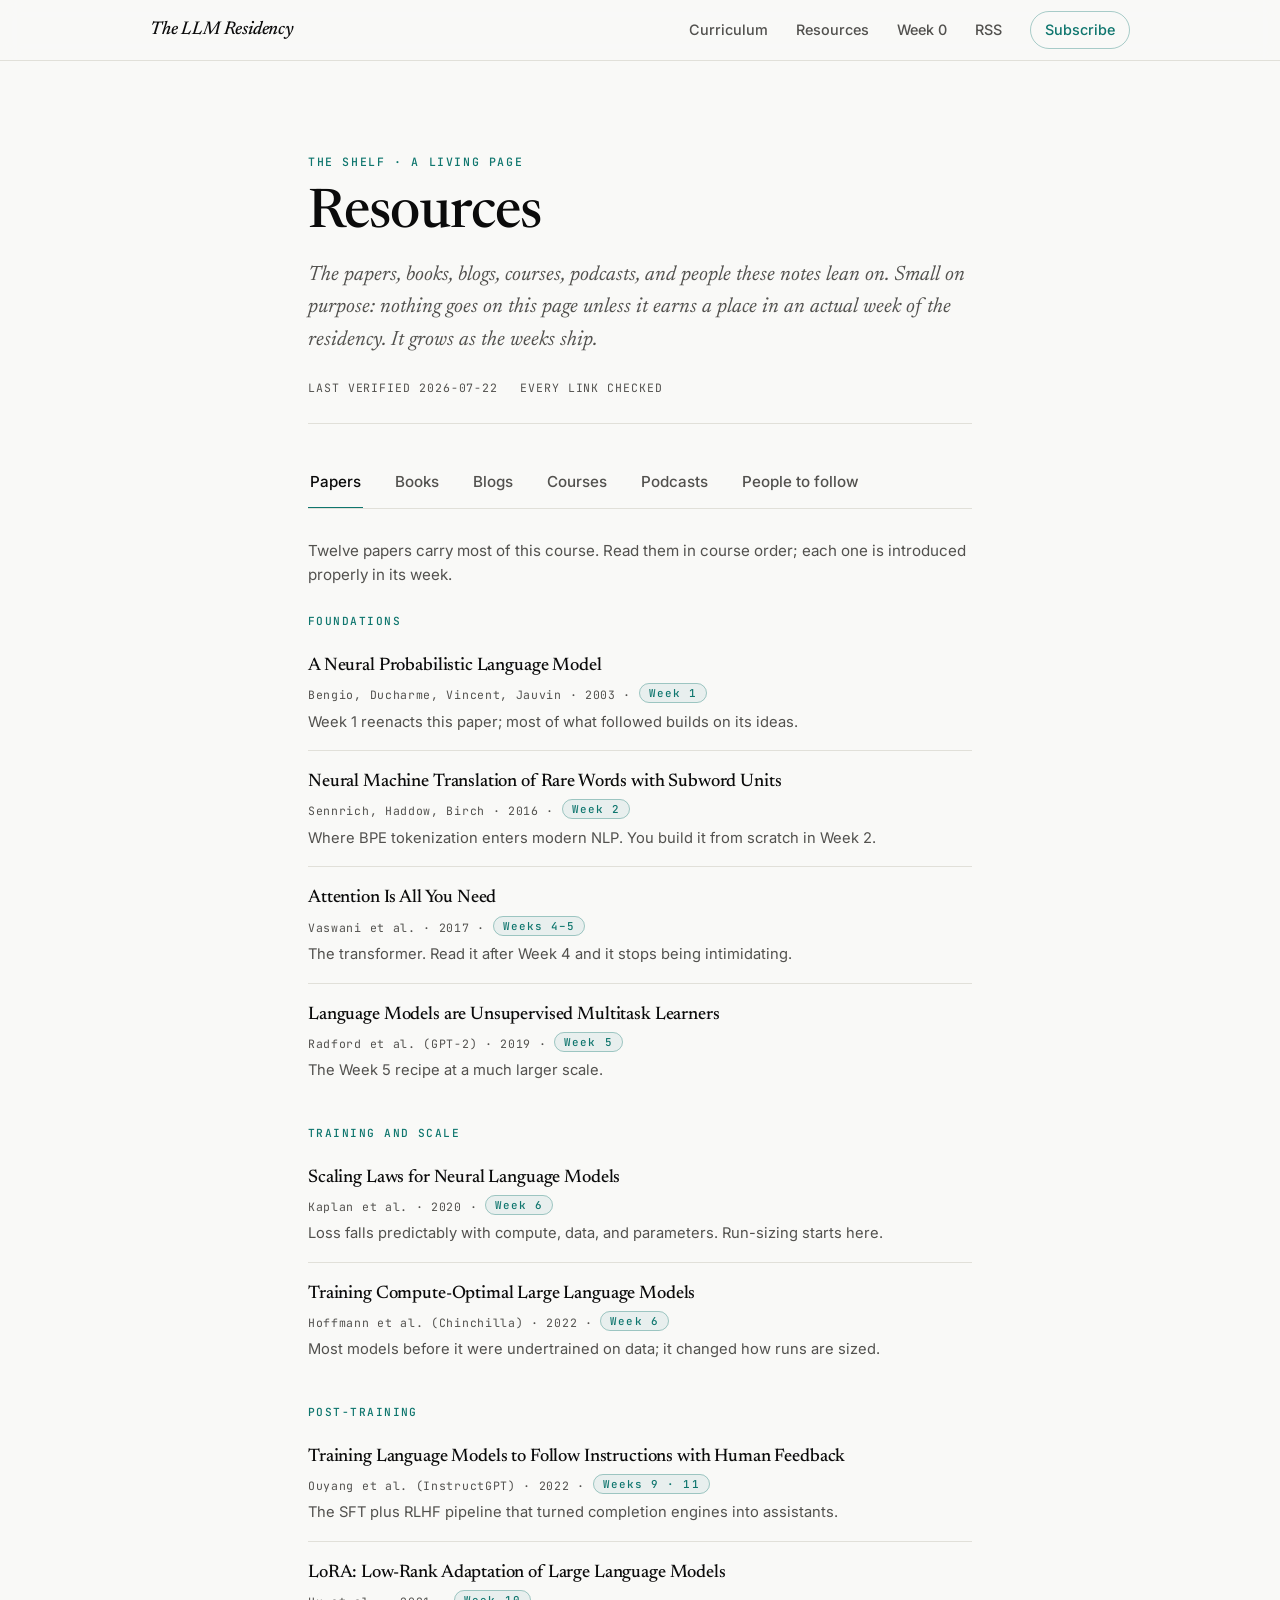
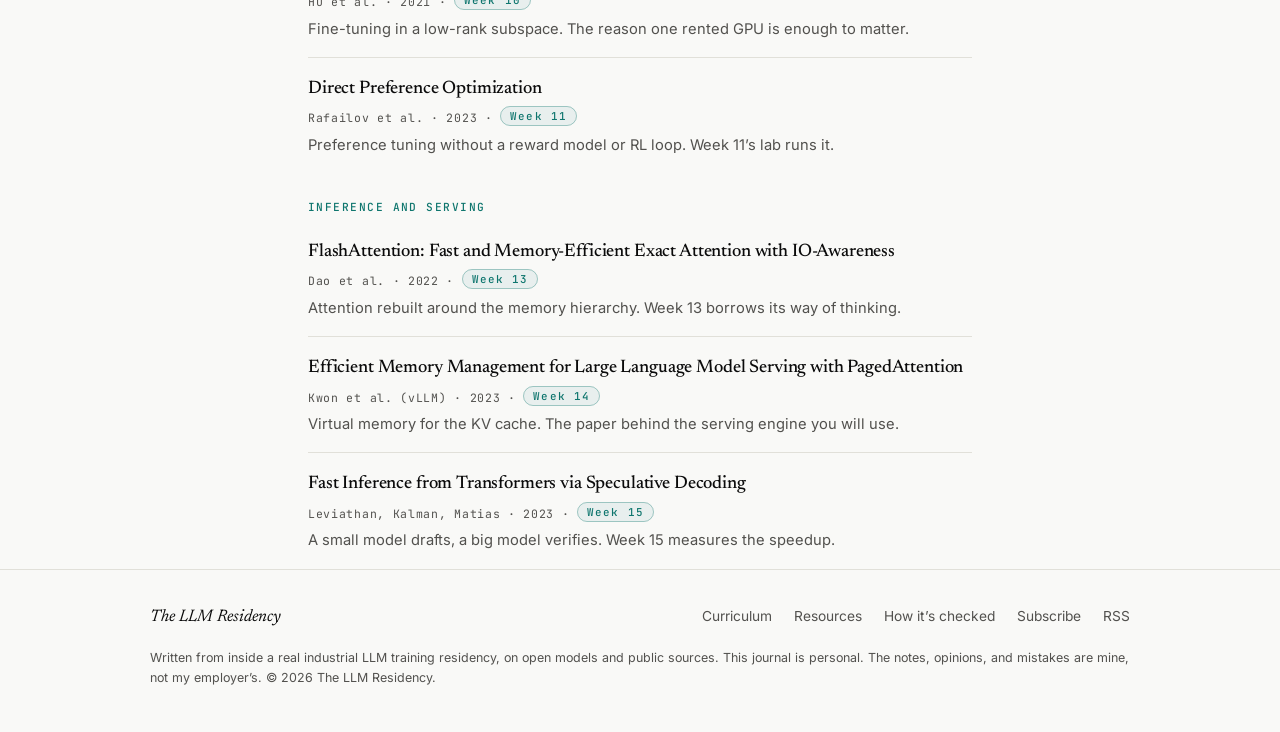
==== resources.html @ ac4927f3 "Pause and predict interludes: two inline checks with per-answer feedback" ====
<!DOCTYPE html>
<html lang="en">
<head>
<meta charset="utf-8">
<meta name="viewport" content="width=device-width, initial-scale=1">
<title>Resources · The LLM Residency</title>
<meta name="description" content="The shelf behind the notes: papers, books, blogs, courses, podcasts, and people these residency notes lean on. Small on purpose, updated as the weeks ship.">
<meta property="og:title" content="Resources · The LLM Residency">
<meta property="og:description" content="Papers, books, articles, and people worth following on LLMs. A living list, small on purpose.">
<meta property="og:type" content="website">
<meta name="theme-color" media="(prefers-color-scheme: light)" content="#f9f9f7">
<meta name="theme-color" media="(prefers-color-scheme: dark)" content="#0d0d0d">
<link rel="icon" href="data:image/svg+xml,%3Csvg xmlns='http://www.w3.org/2000/svg' viewBox='0 0 32 32'%3E%3Crect width='32' height='32' rx='7' fill='%230f766e'/%3E%3Ccircle cx='16' cy='16' r='5.5' fill='%23f9f9f7'/%3E%3C/svg%3E">
<link rel="alternate" type="application/atom+xml" title="The LLM Residency" href="feed.xml">
<link rel="preconnect" href="https://fonts.googleapis.com">
<link rel="preconnect" href="https://fonts.gstatic.com" crossorigin>
<link href="https://fonts.googleapis.com/css2?family=Newsreader:ital,opsz,wght@0,6..72,400..700;1,6..72,400..700&family=Inter:wght@400;500;600&family=JetBrains+Mono:wght@400;500&display=swap" rel="stylesheet">
<link rel="stylesheet" href="styles.css?v=4">
</head>
<body>
<a class="skip-link" href="#main">Skip to content</a>

<header class="site-header">
  <div class="container">
    <a class="wordmark" href="index.html">The LLM Residency</a>
    <nav class="site-nav" aria-label="Site">
      <a href="index.html#curriculum">Curriculum</a>
      <a href="resources.html" class="nav-hide-m" aria-current="page">Resources</a>
      <a href="week00a.html" class="nav-hide-m">Week 0</a>
      <a href="feed.xml" class="nav-hide-m">RSS</a>
      <a href="index.html#subscribe" class="nav-cta">Subscribe</a>
    </nav>
  </div>
</header>

<main id="main">
  <div class="container">

    <header class="article-header">
      <p class="kicker">The shelf · a living page</p>
      <h1>Resources</h1>
      <p class="dek">The papers, books, blogs, courses, podcasts, and people these notes lean on. Small on purpose: nothing
      goes on this page unless it earns a place in an actual week of the residency. It grows as the weeks ship.</p>
      <div class="article-meta">
        <span>Last verified 2026-07-22</span>
        <span>Every link checked</span>
      </div>
    </header>

    <div class="res">

      <div class="res-tabs" role="tablist" aria-label="Resource type">
        <a role="tab" id="tab-papers" href="#papers" aria-controls="papers" aria-selected="true">Papers</a>
        <a role="tab" id="tab-books" href="#books" aria-controls="books" aria-selected="false" tabindex="-1">Books</a>
        <a role="tab" id="tab-blogs" href="#blogs" aria-controls="blogs" aria-selected="false" tabindex="-1">Blogs</a>
        <a role="tab" id="tab-courses" href="#courses" aria-controls="courses" aria-selected="false" tabindex="-1">Courses</a>
        <a role="tab" id="tab-podcasts" href="#podcasts" aria-controls="podcasts" aria-selected="false" tabindex="-1">Podcasts</a>
        <a role="tab" id="tab-people" href="#people" aria-controls="people" aria-selected="false" tabindex="-1">People to follow</a>
      </div>

      <!-- ================= PAPERS ================= -->
      <section class="res-panel" id="papers" role="tabpanel" aria-labelledby="tab-papers">
        <p class="res-note">Twelve papers carry most of this course. Read them in course order; each one is
        introduced properly in its week.</p>

        <h3 class="res-group">Foundations</h3>
        <ul class="res-list">
          <li>
            <a href="https://www.jmlr.org/papers/volume3/bengio03a/bengio03a.pdf">A Neural Probabilistic Language Model</a>
            <span class="meta">Bengio, Ducharme, Vincent, Jauvin · 2003 · <span class="wkchip">Week 1</span></span>
            <p>Week 1 reenacts this paper; most of what followed builds on its ideas.</p>
          </li>
          <li>
            <a href="https://arxiv.org/abs/1508.07909">Neural Machine Translation of Rare Words with Subword Units</a>
            <span class="meta">Sennrich, Haddow, Birch · 2016 · <span class="wkchip">Week 2</span></span>
            <p>Where BPE tokenization enters modern NLP. You build it from scratch in Week 2.</p>
          </li>
          <li>
            <a href="https://arxiv.org/abs/1706.03762">Attention Is All You Need</a>
            <span class="meta">Vaswani et al. · 2017 · <span class="wkchip">Weeks 4–5</span></span>
            <p>The transformer. Read it after Week 4 and it stops being intimidating.</p>
          </li>
          <li>
            <a href="https://cdn.openai.com/better-language-models/language_models_are_unsupervised_multitask_learners.pdf">Language Models are Unsupervised Multitask Learners</a>
            <span class="meta">Radford et al. (GPT-2) · 2019 · <span class="wkchip">Week 5</span></span>
            <p>The Week 5 recipe at a much larger scale.</p>
          </li>
        </ul>

        <h3 class="res-group">Training and scale</h3>
        <ul class="res-list">
          <li>
            <a href="https://arxiv.org/abs/2001.08361">Scaling Laws for Neural Language Models</a>
            <span class="meta">Kaplan et al. · 2020 · <span class="wkchip">Week 6</span></span>
            <p>Loss falls predictably with compute, data, and parameters. Run-sizing starts here.</p>
          </li>
          <li>
            <a href="https://arxiv.org/abs/2203.15556">Training Compute-Optimal Large Language Models</a>
            <span class="meta">Hoffmann et al. (Chinchilla) · 2022 · <span class="wkchip">Week 6</span></span>
            <p>Most models before it were undertrained on data; it changed how runs are sized.</p>
          </li>
        </ul>

        <h3 class="res-group">Post-training</h3>
        <ul class="res-list">
          <li>
            <a href="https://arxiv.org/abs/2203.02155">Training Language Models to Follow Instructions with Human Feedback</a>
            <span class="meta">Ouyang et al. (InstructGPT) · 2022 · <span class="wkchip">Weeks 9 · 11</span></span>
            <p>The SFT plus RLHF pipeline that turned completion engines into assistants.</p>
          </li>
          <li>
            <a href="https://arxiv.org/abs/2106.09685">LoRA: Low-Rank Adaptation of Large Language Models</a>
            <span class="meta">Hu et al. · 2021 · <span class="wkchip">Week 10</span></span>
            <p>Fine-tuning in a low-rank subspace. The reason one rented GPU is enough to matter.</p>
          </li>
          <li>
            <a href="https://arxiv.org/abs/2305.18290">Direct Preference Optimization</a>
            <span class="meta">Rafailov et al. · 2023 · <span class="wkchip">Week 11</span></span>
            <p>Preference tuning without a reward model or RL loop. Week 11’s lab runs it.</p>
          </li>
        </ul>

        <h3 class="res-group">Inference and serving</h3>
        <ul class="res-list">
          <li>
            <a href="https://arxiv.org/abs/2205.14135">FlashAttention: Fast and Memory-Efficient Exact Attention with IO-Awareness</a>
            <span class="meta">Dao et al. · 2022 · <span class="wkchip">Week 13</span></span>
            <p>Attention rebuilt around the memory hierarchy. Week 13 borrows its way of thinking.</p>
          </li>
          <li>
            <a href="https://arxiv.org/abs/2309.06180">Efficient Memory Management for Large Language Model Serving with PagedAttention</a>
            <span class="meta">Kwon et al. (vLLM) · 2023 · <span class="wkchip">Week 14</span></span>
            <p>Virtual memory for the KV cache. The paper behind the serving engine you will use.</p>
          </li>
          <li>
            <a href="https://arxiv.org/abs/2211.17192">Fast Inference from Transformers via Speculative Decoding</a>
            <span class="meta">Leviathan, Kalman, Matias · 2023 · <span class="wkchip">Week 15</span></span>
            <p>A small model drafts, a big model verifies. Week 15 measures the speedup.</p>
          </li>
        </ul>
      </section>

      <!-- ================= BOOKS ================= -->
      <section class="res-panel" id="books" role="tabpanel" aria-labelledby="tab-books">
        <ul class="res-list">
          <li>
            <a href="https://www.manning.com/books/build-a-large-language-model-from-scratch">Build a Large Language Model (From Scratch)</a>
            <span class="meta">Sebastian Raschka · Manning · 2024</span>
            <p>The closest cousin to Phase 1 of these notes: a GPT built end to end in plain PyTorch.</p>
          </li>
          <li>
            <a href="https://udlbook.github.io/udlbook/">Understanding Deep Learning</a>
            <span class="meta">Simon J. D. Prince · MIT Press · free online</span>
            <p>Rigorous and modern; the reference I check when I want the math done properly.</p>
          </li>
          <li>
            <a href="https://d2l.ai/">Dive into Deep Learning</a>
            <span class="meta">Zhang, Lipton, Li, Smola · free online</span>
            <p>Code-first and runnable everywhere. Good bridge material for Weeks 0 through 6.</p>
          </li>
          <li>
            <a href="https://www.deeplearningbook.org/">Deep Learning</a>
            <span class="meta">Goodfellow, Bengio, Courville · MIT Press · free online</span>
            <p>Older but thorough; consult it like an encyclopedia rather than a syllabus.</p>
          </li>
          <li>
            <a href="https://github.com/HandsOnLLM/Hands-On-Large-Language-Models">Hands-On Large Language Models</a>
            <span class="meta">Jay Alammar, Maarten Grootendorst · O’Reilly · 2024</span>
            <p>Visual and applied. Strongest on using and adapting models rather than pretraining them.</p>
          </li>
          <li>
            <a href="https://github.com/stas00/ml-engineering">Machine Learning Engineering Open Book</a>
            <span class="meta">Stas Bekman · free, continuously updated</span>
            <p>Battle notes from very large training and inference fleets. The spine weeks lean on this.</p>
          </li>
          <li>
            <a href="https://books.google.com/books/about/Hands_On_LLM_Serving_and_Optimization.html?id=cSTB0QEACAAJ">Hands-On LLM Serving and Optimization: Hosting LLMs at Scale</a>
            <span class="meta">Chi Wang, Peiheng Hu · O’Reilly · 2026</span>
            <p>Deploying and optimizing LLMs at scale: latency, throughput, and cost. The book closest to the Weeks 13–18 core.</p>
          </li>
          <li>
            <a href="https://github.com/cfregly/ai-performance-engineering">AI Systems Performance Engineering</a>
            <span class="meta">Chris Fregly · O’Reilly · 2025</span>
            <p>Full-stack performance tuning for training and inference: GPUs, CUDA, and PyTorch. Link goes to the book’s code and labs.</p>
          </li>
        </ul>
      </section>

      <!-- ================= ARTICLES ================= -->
      <section class="res-panel" id="blogs" role="tabpanel" aria-labelledby="tab-blogs">
        <ul class="res-list">
          <li>
            <a href="https://jalammar.github.io/illustrated-transformer/">The Illustrated Transformer</a>
            <span class="meta">Jay Alammar</span>
            <p>The visual walkthrough most people learn attention from; Week 4 pairs with it.</p>
          </li>
          <li>
            <a href="https://nlp.seas.harvard.edu/annotated-transformer/">The Annotated Transformer</a>
            <span class="meta">Harvard NLP</span>
            <p>The original paper, annotated line by line with working code.</p>
          </li>
          <li>
            <a href="https://bbycroft.net/llm">LLM Visualization</a>
            <span class="meta">Brendan Bycroft</span>
            <p>A 3D, step-by-step tour through an actual GPT forward pass. Set aside an hour.</p>
          </li>
          <li>
            <a href="https://poloclub.github.io/transformer-explainer/">Transformer Explainer</a>
            <span class="meta">Polo Club, Georgia Tech</span>
            <p>An interactive GPT-2 running live in your browser, every tensor inspectable.</p>
          </li>
          <li>
            <a href="https://kipp.ly/transformer-inference-arithmetic/">Transformer Inference Arithmetic</a>
            <span class="meta">kipply</span>
            <p>Back-of-envelope math for latency, memory, and cost. Week 13 in blog form.</p>
          </li>
          <li>
            <a href="https://lilianweng.github.io/">Lil’Log</a>
            <span class="meta">Lilian Weng</span>
            <p>Survey-grade deep dives. When a topic here needs more, her post on it is usually the next stop.</p>
          </li>
          <li>
            <a href="https://simonwillison.net/">Simon Willison’s Weblog</a>
            <span class="meta">Simon Willison</span>
            <p>What is happening in LLMs, tested by hand, several times a week.</p>
          </li>
        </ul>
      </section>

      <!-- ================= COURSES ================= -->
      <section class="res-panel" id="courses" role="tabpanel" aria-labelledby="tab-courses">
        <ul class="res-list">
          <li>
            <a href="https://cs336.stanford.edu/">CS336: Language Modeling from Scratch</a>
            <span class="meta">Stanford · lectures and assignments public</span>
            <p>The closest academic sibling to these notes; a full LLM built across a semester.</p>
          </li>
          <li>
            <a href="https://karpathy.ai/zero-to-hero.html">Neural Networks: Zero to Hero</a>
            <span class="meta">Andrej Karpathy · free video series</span>
            <p>Everything built by hand on video; Weeks 0 through 5 walk beside it.</p>
          </li>
          <li>
            <a href="https://course.fast.ai/">Practical Deep Learning for Coders</a>
            <span class="meta">fast.ai · Jeremy Howard</span>
            <p>Code-first deep learning; a gentler parallel track through Phase 1.</p>
          </li>
          <li>
            <a href="https://huggingface.co/learn/llm-course/chapter1/1">Hugging Face LLM Course</a>
            <span class="meta">Hugging Face · free</span>
            <p>Tokenizers, fine-tuning, and the library stack several labs also use.</p>
          </li>
          <li>
            <a href="https://github.com/gpu-mode/lectures">GPU MODE Lectures</a>
            <span class="meta">community lecture series</span>
            <p>GPU programming and kernels; background for the inference weeks.</p>
          </li>
        </ul>
      </section>

      <!-- ================= PODCASTS ================= -->
      <section class="res-panel" id="podcasts" role="tabpanel" aria-labelledby="tab-podcasts">
        <p class="res-note">Podcasts are RSS feeds with audio, so any podcast app finds these by name. All six were
        publishing new episodes when this page was last verified.</p>
        <ul class="res-list">
          <li>
            <a href="https://www.latent.space/">Latent Space</a>
            <span class="meta">swyx, Alessio Fanelli</span>
            <p>Interviews with the people building applied AI: inference, agents, evals. Closest to this site’s lane.</p>
          </li>
          <li>
            <a href="https://www.dwarkesh.com/">Dwarkesh Podcast</a>
            <span class="meta">Dwarkesh Patel</span>
            <p>Long interviews where researchers think out loud; pairs well with the training and scaling weeks.</p>
          </li>
          <li>
            <a href="https://www.youtube.com/@MachineLearningStreetTalk">Machine Learning Street Talk</a>
            <span class="meta">Tim Scarfe</span>
            <p>Deep technical conversations, often with the paper’s own authors.</p>
          </li>
          <li>
            <a href="https://twimlai.com/">The TWIML AI Podcast</a>
            <span class="meta">Sam Charrington</span>
            <p>A long-running interview archive; search it by topic when a week sparks something.</p>
          </li>
          <li>
            <a href="https://practicalai.show/">Practical AI</a>
            <span class="meta">Daniel Whitenack, Chris Benson</span>
            <p>The most approachable of the set; a good companion for Weeks 0 through 8.</p>
          </li>
          <li>
            <a href="https://wandb.ai/site/resources/podcast/">Gradient Dissent</a>
            <span class="meta">Lukas Biewald, Weights &amp; Biases</span>
            <p>Practitioners on what shipped and what did not; the labs use the same experiment tooling.</p>
          </li>
        </ul>
      </section>

      <!-- ================= PEOPLE ================= -->
      <section class="res-panel" id="people" role="tabpanel" aria-labelledby="tab-people">
        <p class="res-note">Genuine builders and researchers who share real signal. Follow for the work,
        verify like always; a follow is not an endorsement of every take.</p>
        <ul class="res-list res-people">
          <li><a href="https://x.com/karpathy">@karpathy</a><span class="meta">Andrej Karpathy</span><p>Teaches the whole field by building it in public.</p></li>
          <li><a href="https://x.com/rasbt">@rasbt</a><span class="meta">Sebastian Raschka</span><p>Patient, precise digests of LLM research and practice.</p></li>
          <li><a href="https://x.com/lilianweng">@lilianweng</a><span class="meta">Lilian Weng</span><p>Frontier topics with survey-grade rigor.</p></li>
          <li><a href="https://x.com/chipro">@chipro</a><span class="meta">Chip Huyen</span><p>ML systems and AI engineering with a production lens.</p></li>
          <li><a href="https://x.com/simonw">@simonw</a><span class="meta">Simon Willison</span><p>Skeptical, hands-on, ships and tests everything he discusses.</p></li>
          <li><a href="https://x.com/tri_dao">@tri_dao</a><span class="meta">Tri Dao</span><p>FlashAttention author; the kernels and inference frontier, firsthand.</p></li>
          <li><a href="https://x.com/_jasonwei">@_jasonwei</a><span class="meta">Jason Wei</span><p>Scaling and reasoning research, explained plainly.</p></li>
          <li><a href="https://x.com/DrJimFan">@DrJimFan</a><span class="meta">Jim Fan</span><p>Agents and frontier research commentary from inside the field.</p></li>
          <li><a href="https://x.com/jeremyphoward">@jeremyphoward</a><span class="meta">Jeremy Howard</span><p>Pedagogy-first deep learning; fast.ai’s founder.</p></li>
          <li><a href="https://x.com/JayAlammar">@JayAlammar</a><span class="meta">Jay Alammar</span><p>Visual explanations of hard ideas.</p></li>
          <li><a href="https://x.com/StasBekman">@StasBekman</a><span class="meta">Stas Bekman</span><p>Large-scale training and performance engineering, in the open.</p></li>
          <li><a href="https://x.com/swyx">@swyx</a><span class="meta">swyx</span><p>Curates the applied AI engineering conversation.</p></li>
        </ul>
        <p class="res-note">Project accounts worth the follow: <a href="https://x.com/vllm_project">@vllm_project</a>,
        <a href="https://x.com/lmsysorg">@lmsysorg</a>, and <a href="https://x.com/huggingface">@huggingface</a>.</p>
      </section>

    </div>

  </div>
</main>

<footer class="site-footer">
  <div class="container">
    <span class="fm">The LLM Residency</span>
    <nav aria-label="Footer">
      <a href="index.html#curriculum">Curriculum</a>
      <a href="resources.html">Resources</a>
      <a href="index.html#method">How it’s checked</a>
      <a href="index.html#subscribe">Subscribe</a>
      <a href="feed.xml">RSS</a>
    </nav>
    <p class="fine">Written from inside a real industrial LLM training residency, on open models and public sources.
    This journal is personal. The notes, opinions, and mistakes are mine, not my employer’s.
    © 2026 The LLM Residency.</p>
  </div>
</footer>
<script>
  (function () {
    var tabs = Array.prototype.slice.call(document.querySelectorAll(".res-tabs [role=tab]"));
    var panels = Array.prototype.slice.call(document.querySelectorAll(".res-panel"));
    if (!tabs.length || !panels.length) return;

    function activate(id, setHash) {
      tabs.forEach(function (t) {
        var on = t.getAttribute("aria-controls") === id;
        t.setAttribute("aria-selected", on ? "true" : "false");
        t.tabIndex = on ? 0 : -1;
      });
      panels.forEach(function (p) { p.hidden = p.id !== id; });
      if (setHash && history.replaceState) history.replaceState(null, "", "#" + id);
    }

    tabs.forEach(function (t, i) {
      t.addEventListener("click", function (e) {
        e.preventDefault();
        activate(t.getAttribute("aria-controls"), true);
      });
      t.addEventListener("keydown", function (e) {
        var d = e.key === "ArrowRight" ? 1 : e.key === "ArrowLeft" ? -1 : 0;
        if (!d) return;
        e.preventDefault();
        var n = tabs[(i + d + tabs.length) % tabs.length];
        n.focus();
        activate(n.getAttribute("aria-controls"), true);
      });
    });

    var start = location.hash.slice(1);
    var known = panels.some(function (p) { return p.id === start; });
    activate(known ? start : "papers", false);
    if (known) requestAnimationFrame(function () {
      document.querySelector(".res-tabs").scrollIntoView({ block: "start" });
    });
  })();
</script>
</body>
</html>
---- styles.css ----
/* ============================================================
   The LLM Residency: design system
   Editorial, calm, precise. Serif for reading, sans for UI,
   mono for machinery. One accent. No decoration without a job.
   ============================================================ */

/* ---------- tokens ---------- */
:root {
  color-scheme: light dark;

  /* light */
  --paper:      #f9f9f7;   /* page plane */
  --surface:    #fcfcfb;   /* cards, code, callouts */
  --ink:        #0b0b0b;   /* primary text: 18.9:1 on paper */
  --ink-2:      #52514e;   /* secondary text: 7.5:1 on paper */
  --ink-3:      #898781;   /* decorative/large only: 3.4:1 */
  --line:       #e1e0d9;   /* hairline */
  --line-2:     #c3c2b7;   /* baseline / stronger rule */
  --accent:     #0f766e;   /* teal: 5.2:1 on paper */
  --accent-wash: rgba(15, 118, 110, 0.07);
  --accent-line: rgba(15, 118, 110, 0.35);
  --on-accent:  #ffffff;   /* 5.5:1 on accent */
  --ring:       rgba(11, 11, 11, 0.10);

  --serif: "Newsreader", "Iowan Old Style", Georgia, "Times New Roman", serif;
  --sans:  "Inter", -apple-system, system-ui, "Segoe UI", sans-serif;
  --mono:  "JetBrains Mono", ui-monospace, "SF Mono", Menlo, Consolas, monospace;

  --w: 1060px;             /* page container */
  --w-prose: 41.5rem;      /* ~68ch at article size */
}

@media (prefers-color-scheme: dark) {
  :root {
    --paper:      #0d0d0d;
    --surface:    #1a1a19;
    --ink:        #f2f1ee;   /* 17.5:1 on paper */
    --ink-2:      #c3c2b7;   /* 10.5:1 on paper */
    --ink-3:      #898781;   /* decorative/large only */
    --line:       #2c2c2a;
    --line-2:     #383835;
    --accent:     #2fb5a8;   /* 7.7:1 on paper */
    --accent-wash: rgba(47, 181, 168, 0.09);
    --accent-line: rgba(47, 181, 168, 0.40);
    --on-accent:  #0d0d0d;   /* 8.6:1 on accent */
    --ring:       rgba(255, 255, 255, 0.12);
  }
}

/* ---------- base ---------- */
*, *::before, *::after { box-sizing: border-box; }

html {
  -webkit-text-size-adjust: 100%;
  text-size-adjust: 100%;
}
@media (prefers-reduced-motion: no-preference) {
  html { scroll-behavior: smooth; }
}

body {
  margin: 0;
  background: var(--paper);
  color: var(--ink);
  font-family: var(--sans);
  font-size: 1.0625rem;               /* 17px */
  line-height: 1.6;
  font-feature-settings: "ss01" 0;
  -webkit-font-smoothing: antialiased;
  text-rendering: optimizeLegibility;
}

::selection { background: var(--accent); color: var(--on-accent); }

a { color: var(--accent); text-decoration: none; }
a:hover { text-decoration: underline; text-underline-offset: 3px; }

:focus-visible {
  outline: 2px solid var(--accent);
  outline-offset: 2px;
  border-radius: 2px;
}

.skip-link {
  position: absolute;
  left: -9999px;
  top: 0;
  background: var(--accent);
  color: var(--on-accent);
  padding: 10px 16px;
  border-radius: 0 0 8px 0;
  z-index: 100;
  font-weight: 500;
}
.skip-link:focus { left: 0; }

.container {
  max-width: var(--w);
  margin-inline: auto;
  padding-inline: clamp(20px, 4vw, 40px);
}

/* ---------- shared type ---------- */
.kicker {
  font-family: var(--mono);
  font-size: 0.72rem;
  font-weight: 500;
  letter-spacing: 0.14em;
  text-transform: uppercase;
  color: var(--accent);
  margin: 0 0 14px;
}

.section-title {
  font-family: var(--serif);
  font-weight: 500;
  font-size: clamp(1.7rem, 3.2vw, 2.25rem);
  line-height: 1.15;
  letter-spacing: -0.012em;
  margin: 0 0 10px;
}

.section-dek {
  color: var(--ink-2);
  font-size: 1.0625rem;
  max-width: 46rem;
  margin: 0 0 44px;
}

/* ---------- header ---------- */
.site-header {
  position: sticky;
  top: 0;
  z-index: 50;
  background: color-mix(in srgb, var(--paper) 88%, transparent);
  backdrop-filter: blur(10px);
  -webkit-backdrop-filter: blur(10px);
  border-bottom: 1px solid var(--line);
}
.site-header .container {
  display: flex;
  align-items: center;
  justify-content: space-between;
  gap: 16px;
  height: 60px;
}
.wordmark {
  font-family: var(--serif);
  font-style: italic;
  font-weight: 500;
  font-size: 1.16rem;
  color: var(--ink);
  letter-spacing: -0.01em;
  white-space: nowrap;
}
.wordmark:hover { text-decoration: none; color: var(--accent); }

.site-nav { display: flex; gap: clamp(14px, 2.6vw, 28px); align-items: center; }
.site-nav a {
  color: var(--ink-2);
  font-size: 0.9rem;
  font-weight: 500;
}
.site-nav a:hover { color: var(--accent); text-decoration: none; }
.site-nav .nav-cta {
  color: var(--accent);
  border: 1px solid var(--accent-line);
  padding: 6px 14px;
  border-radius: 999px;
}
.site-nav .nav-cta:hover { background: var(--accent-wash); }

/* ---------- hero ---------- */
.hero { padding: clamp(64px, 10vw, 118px) 0 clamp(40px, 6vw, 64px); }
.hero h1 {
  font-family: var(--serif);
  font-weight: 500;
  font-size: clamp(2.3rem, 5.2vw, 3.5rem);
  line-height: 1.08;
  letter-spacing: -0.016em;
  margin: 0 0 14px;
  max-width: 34ch;
  text-wrap: balance;
}
.hero h1 em {
  display: block;
  font-style: italic;
  color: var(--accent);
  font-size: 0.8em;
  margin-top: 8px;
}
.hero .dek {
  font-size: clamp(1.08rem, 1.7vw, 1.22rem);
  line-height: 1.65;
  color: var(--ink-2);
  max-width: 44rem;
  margin: 0 0 30px;
}
.cta-row { display: flex; flex-wrap: wrap; gap: 12px; align-items: center; }

.btn {
  display: inline-flex;
  align-items: center;
  gap: 8px;
  font-family: var(--sans);
  font-weight: 500;
  font-size: 0.96rem;
  padding: 12px 22px;
  border-radius: 999px;
  border: 1px solid transparent;
  cursor: pointer;
  transition: transform 120ms ease, background-color 120ms ease;
}
.btn:hover { text-decoration: none; }
.btn:active { transform: translateY(1px); }
.btn-primary { background: var(--accent); color: var(--on-accent); }
.btn-primary:hover { background: color-mix(in srgb, var(--accent) 88%, var(--ink) 12%); }
.btn-ghost { border-color: var(--ring); color: var(--ink); background: transparent; }
.btn-ghost:hover { border-color: var(--accent-line); color: var(--accent); }

.hero-note {
  margin: 18px 0 0;
  font-size: 0.85rem;
  color: var(--ink-2);
}

/* ---------- hero grid + latest-entry card ---------- */
.hero-latest { display: none; }
@media (min-width: 1020px) {
  .hero-grid {
    display: grid;
    grid-template-columns: minmax(0, 1fr) 330px;
    gap: 56px;
    align-items: center;
  }
  .hero-latest {
    display: block;
    background: var(--surface);
    border: 1px solid var(--line);
    border-radius: 16px;
    padding: 26px 26px 22px;
    color: var(--ink);
    transition: border-color 140ms ease;
  }
  .hero-latest:hover { text-decoration: none; border-color: var(--accent-line); }
  .hero-latest .kicker { margin-bottom: 10px; }
  .hero-latest h2 {
    font-family: var(--serif);
    font-weight: 500;
    font-size: 1.35rem;
    letter-spacing: -0.01em;
    margin: 0 0 8px;
  }
  .hero-latest p {
    margin: 0 0 14px;
    font-size: 0.9rem;
    line-height: 1.6;
    color: var(--ink-2);
  }
  .hero-latest .read { font-weight: 500; font-size: 0.92rem; color: var(--accent); }
}

/* ---------- progress line ---------- */
.progress {
  display: flex;
  flex-wrap: wrap;
  gap: 6px 12px;
  margin: clamp(28px, 5vw, 44px) 0 0;
  padding-top: 18px;
  border-top: 1px solid var(--line);
  font-family: var(--mono);
  font-size: 0.72rem;
  font-weight: 500;
  letter-spacing: 0.1em;
  text-transform: uppercase;
  color: var(--ink-2);
}
.progress .now { color: var(--accent); }

.link-arrow {
  font-weight: 500;
  font-size: 0.96rem;
  color: var(--accent);
  align-self: center;
}

/* ---------- sections ---------- */
.section { padding: clamp(56px, 9vw, 104px) 0 0; }
.section:last-of-type { padding-bottom: clamp(56px, 9vw, 104px); }

/* ---------- pipeline ---------- */
.pipeline {
  display: grid;
  grid-template-columns: repeat(6, 1fr);
  gap: 22px;
  margin-top: 8px;
}
.stage {
  border-top: 2px solid var(--line-2);
  padding-top: 16px;
  position: relative;
}
.stage::before {
  content: "";
  position: absolute;
  top: -5px;
  left: 0;
  width: 8px;
  height: 8px;
  border-radius: 50%;
  background: var(--line-2);
}
.stage .idx {
  font-family: var(--mono);
  font-size: 0.72rem;
  letter-spacing: 0.1em;
  color: var(--ink-2);
}
.stage h3 {
  font-family: var(--serif);
  font-weight: 500;
  font-size: 1.22rem;
  margin: 6px 0 6px;
  letter-spacing: -0.01em;
}
.stage p {
  margin: 0;
  font-size: 0.875rem;
  line-height: 1.55;
  color: var(--ink-2);
}
.stage .weeks {
  display: inline-block;
  margin-top: 10px;
  font-family: var(--mono);
  font-size: 0.72rem;
  letter-spacing: 0.08em;
  color: var(--ink-2);
}
.stage.is-core { border-top-color: var(--accent); }
.stage.is-core::before { background: var(--accent); }
.stage.is-core .idx, .stage.is-core .weeks { color: var(--accent); }

.pipeline-caption {
  margin-top: 26px;
  padding-left: 14px;
  border-left: 2px solid var(--accent);
  color: var(--ink-2);
  font-size: 0.94rem;
  max-width: 46rem;
}
.pipeline-caption strong { color: var(--ink); font-weight: 600; }

/* ---------- weekly artifacts ---------- */
.artifact-grid {
  display: grid;
  grid-template-columns: repeat(4, 1fr);
  gap: 18px;
}
.artifact {
  background: var(--surface);
  border: 1px solid var(--line);
  border-radius: 14px;
  padding: 22px 20px;
}
.artifact .tag {
  font-family: var(--mono);
  font-size: 0.68rem;
  letter-spacing: 0.13em;
  text-transform: uppercase;
  color: var(--accent);
}
.artifact h3 {
  font-family: var(--serif);
  font-weight: 500;
  font-size: 1.18rem;
  margin: 10px 0 8px;
}
.artifact p { margin: 0; font-size: 0.885rem; line-height: 1.6; color: var(--ink-2); }

/* ---------- route ---------- */
.route { position: relative; margin-top: 8px; }
.route::before {
  content: "";
  position: absolute;
  left: 4px;
  top: 10px;
  bottom: 10px;
  width: 1px;
  background: var(--line);
}
.route-row {
  position: relative;
  display: grid;
  grid-template-columns: 1fr auto;
  gap: 6px 24px;
  padding: 18px 0 18px 34px;
}
.route-row + .route-row { border-top: 1px solid var(--line); }
.route-row::before {
  content: "";
  position: absolute;
  left: 0;
  top: 26px;
  width: 9px;
  height: 9px;
  border-radius: 50%;
  background: var(--paper);
  border: 2px solid var(--accent);
}
.route-row h3 {
  font-family: var(--serif);
  font-weight: 500;
  font-size: 1.24rem;
  margin: 0;
  letter-spacing: -0.01em;
}
.route-row .weeks {
  font-family: var(--mono);
  font-size: 0.78rem;
  letter-spacing: 0.08em;
  color: var(--ink-2);
  align-self: center;
}
.route-row p {
  grid-column: 1 / -1;
  margin: 0;
  color: var(--ink-2);
  font-size: 0.94rem;
  max-width: 52rem;
}

/* ---------- curriculum ---------- */
.phase { margin-top: 46px; }
.phase:first-of-type { margin-top: 0; }
.phase-head {
  display: flex;
  align-items: baseline;
  justify-content: space-between;
  gap: 16px;
  padding-bottom: 10px;
  border-bottom: 2px solid var(--line-2);
}
.phase-head h3 {
  font-family: var(--serif);
  font-weight: 500;
  font-size: 1.35rem;
  margin: 0;
  letter-spacing: -0.01em;
}
.phase-head .phase-label {
  font-family: var(--mono);
  font-size: 0.72rem;
  letter-spacing: 0.12em;
  text-transform: uppercase;
  color: var(--accent);
  display: block;
  margin-bottom: 6px;
}
.phase-head .weeks {
  font-family: var(--mono);
  font-size: 0.76rem;
  letter-spacing: 0.08em;
  color: var(--ink-2);
  white-space: nowrap;
}

.week { border-bottom: 1px solid var(--line); }
.week summary {
  list-style: none;
  display: grid;
  grid-template-columns: 3.6rem 1fr auto auto;
  align-items: baseline;
  gap: 14px;
  padding: 15px 4px;
  cursor: pointer;
  transition: background-color 120ms ease;
}
.week summary::-webkit-details-marker { display: none; }
.week summary:hover { background: var(--accent-wash); }
.week .no {
  font-family: var(--mono);
  font-size: 0.8rem;
  color: var(--ink-2);
  font-variant-numeric: tabular-nums;
}
.week .t {
  font-family: var(--serif);
  font-weight: 500;
  font-size: 1.14rem;
  letter-spacing: -0.008em;
  line-height: 1.3;
}
.week .chips { display: flex; gap: 6px; align-items: center; }
.week summary::after {
  content: "+";
  font-family: var(--mono);
  font-size: 0.95rem;
  color: var(--ink-2);
  justify-self: end;
  width: 1.1em;
  text-align: center;
}
.week[open] summary::after { content: "−"; }
.week .body {
  padding: 2px 4px 20px calc(3.6rem + 14px + 4px);
  max-width: 56rem;
}
.week .aha {
  font-family: var(--serif);
  font-style: italic;
  font-size: 1.05rem;
  line-height: 1.55;
  margin: 0 0 8px;
}
.week .lab {
  margin: 0;
  font-size: 0.9rem;
  color: var(--ink-2);
  line-height: 1.6;
}
.week .lab strong {
  color: var(--ink);
  font-weight: 600;
  font-size: 0.82rem;
  letter-spacing: 0.02em;
}

/* week row that is a plain link (published post) */
.week-link {
  display: grid;
  grid-template-columns: 3.6rem 1fr auto auto;
  align-items: baseline;
  gap: 14px;
  padding: 15px 4px;
  color: var(--ink);
  border-bottom: 1px solid var(--line);
  transition: background-color 120ms ease;
}
.week-link:hover { background: var(--accent-wash); text-decoration: none; }
.week-link .go {
  font-family: var(--mono);
  font-size: 0.8rem;
  color: var(--accent);
  white-space: nowrap;
}

.chip {
  font-family: var(--mono);
  font-size: 0.62rem;
  font-weight: 500;
  letter-spacing: 0.12em;
  text-transform: uppercase;
  padding: 3px 9px;
  border-radius: 999px;
  white-space: nowrap;
}
.chip-int  { color: var(--accent); background: var(--accent-wash); border: 1px solid var(--accent-line); }
.chip-mile { color: var(--ink-2); border: 1px solid var(--line-2); }
.chip-elec { color: var(--ink-2); border: 1px dashed var(--line-2); }

.challenge {
  margin-top: 40px;
  background: var(--surface);
  border: 1px solid var(--line);
  border-left: 3px solid var(--accent);
  border-radius: 12px;
  padding: 20px 24px;
  max-width: 56rem;
}
.challenge h3 {
  font-family: var(--serif);
  font-weight: 500;
  font-size: 1.2rem;
  margin: 0 0 6px;
}
.challenge p { margin: 0; font-size: 0.92rem; color: var(--ink-2); line-height: 1.6; }

/* ---------- competencies ---------- */
.comp-grid {
  display: grid;
  grid-template-columns: repeat(4, 1fr);
  gap: 30px;
}
.comp-col .comp-label {
  font-family: var(--mono);
  font-size: 0.7rem;
  letter-spacing: 0.13em;
  text-transform: uppercase;
  color: var(--ink-2);
  border-bottom: 1px solid var(--line);
  padding-bottom: 8px;
  margin-bottom: 4px;
  display: flex;
  justify-content: space-between;
  align-items: baseline;
}
.comp-col.is-core .comp-label { color: var(--accent); border-bottom-color: var(--accent-line); }
.comp-col .count { color: var(--ink-2); letter-spacing: 0.04em; }
.comp-col ul { list-style: none; margin: 0; padding: 0; }
.comp-col li {
  position: relative;
  padding: 9px 0 9px 20px;
  font-size: 0.885rem;
  line-height: 1.5;
  color: var(--ink);
  border-bottom: 1px solid var(--line);
}
.comp-col li:last-child { border-bottom: none; }
.comp-col li::before {
  content: "";
  position: absolute;
  left: 2px;
  top: 15px;
  width: 7px;
  height: 7px;
  border: 1.5px solid var(--line-2);
  border-radius: 2px;
}
.comp-col.is-core li::before { border-color: var(--accent); }

/* ---------- interactives ---------- */
.inter-grid {
  display: grid;
  grid-template-columns: repeat(4, 1fr);
  gap: 18px;
}
.inter {
  background: var(--surface);
  border: 1px solid var(--line);
  border-radius: 14px;
  padding: 22px 20px;
}
.inter .glyph { display: block; margin-bottom: 14px; color: var(--ink-2); }
.inter .glyph .hl { color: var(--accent); }
.inter h3 {
  font-family: var(--serif);
  font-weight: 500;
  font-size: 1.12rem;
  margin: 0 0 4px;
}
.inter .wk {
  font-family: var(--mono);
  font-size: 0.68rem;
  letter-spacing: 0.1em;
  color: var(--accent);
}
.inter p { margin: 8px 0 0; font-size: 0.86rem; line-height: 1.55; color: var(--ink-2); }

/* ---------- the standard ---------- */
.standard {
  border-top: 2px solid var(--line-2);
  display: grid;
  grid-template-columns: repeat(4, 1fr);
  gap: 26px;
  padding-top: 26px;
}
.standard .item .n {
  font-family: var(--mono);
  font-size: 0.72rem;
  color: var(--accent);
  letter-spacing: 0.1em;
}
.standard .item h3 {
  font-family: var(--serif);
  font-weight: 500;
  font-size: 1.12rem;
  margin: 8px 0 6px;
}
.standard .item p { margin: 0; font-size: 0.86rem; line-height: 1.6; color: var(--ink-2); }

/* ---------- sample post card ---------- */
.sample-card {
  display: block;
  background: var(--surface);
  border: 1px solid var(--line);
  border-radius: 16px;
  padding: clamp(26px, 4vw, 40px);
  color: var(--ink);
  transition: border-color 140ms ease;
}
.sample-card:hover { text-decoration: none; border-color: var(--accent-line); }
.sample-card .kicker { margin-bottom: 10px; }
.sample-card h3 {
  font-family: var(--serif);
  font-weight: 500;
  font-size: clamp(1.5rem, 3vw, 2rem);
  letter-spacing: -0.014em;
  margin: 0 0 10px;
}
.sample-card .excerpt {
  font-family: var(--serif);
  font-size: 1.08rem;
  line-height: 1.65;
  color: var(--ink-2);
  max-width: 52rem;
  margin: 0 0 18px;
}
.sample-card .read {
  font-weight: 500;
  font-size: 0.94rem;
  color: var(--accent);
}

/* ---------- subscribe ---------- */
.subscribe {
  border-top: 1px solid var(--line);
  margin-top: clamp(56px, 9vw, 104px);
  padding: clamp(56px, 8vw, 88px) 0;
  text-align: center;
}
.subscribe .section-title { margin-bottom: 12px; }
.subscribe .sub-dek {
  color: var(--ink-2);
  max-width: 34rem;
  margin: 0 auto 28px;
}
.sub-form {
  display: flex;
  gap: 10px;
  justify-content: center;
  flex-wrap: wrap;
}
.sub-form input[type="email"] {
  font: inherit;
  font-size: 0.96rem;
  color: var(--ink);
  background: var(--surface);
  border: 1px solid var(--line-2);
  border-radius: 999px;
  padding: 12px 18px;
  width: min(320px, 100%);
}
.sub-form input[type="email"]::placeholder { color: var(--ink-2); opacity: 0.8; }
.sub-form input[type="email"]:focus-visible { outline-offset: 0; border-color: var(--accent); }
.sub-note { margin: 16px 0 0; font-size: 0.8rem; color: var(--ink-2); }
.sub-success {
  font-family: var(--serif);
  font-style: italic;
  font-size: 1.15rem;
  color: var(--accent);
  margin: 8px 0 0;
}

/* ---------- footer ---------- */
.site-footer {
  border-top: 1px solid var(--line);
  padding: 34px 0 44px;
}
.site-footer .container {
  display: flex;
  flex-wrap: wrap;
  gap: 14px 32px;
  align-items: baseline;
  justify-content: space-between;
}
.site-footer .fm { font-family: var(--serif); font-style: italic; font-size: 1.05rem; }
.site-footer nav { display: flex; gap: 22px; }
.site-footer a { color: var(--ink-2); font-size: 0.86rem; }
.site-footer a:hover { color: var(--accent); }
.site-footer .fine { width: 100%; margin: 4px 0 0; font-size: 0.78rem; color: var(--ink-2); }

/* ============================================================
   Article (post) styles
   ============================================================ */
.article-header {
  padding: clamp(52px, 8vw, 92px) 0 0;
  max-width: var(--w-prose);
  margin-inline: auto;
}
.article-header h1 {
  font-family: var(--serif);
  font-weight: 500;
  font-size: clamp(2.2rem, 5.4vw, 3.4rem);
  line-height: 1.08;
  letter-spacing: -0.016em;
  margin: 0 0 16px;
}
.article-header .dek {
  font-family: var(--serif);
  font-style: italic;
  font-size: clamp(1.12rem, 2vw, 1.3rem);
  line-height: 1.55;
  color: var(--ink-2);
  margin: 0 0 22px;
}
.article-meta {
  display: flex;
  flex-wrap: wrap;
  gap: 8px 22px;
  font-family: var(--mono);
  font-size: 0.72rem;
  letter-spacing: 0.08em;
  text-transform: uppercase;
  color: var(--ink-2);
  padding-bottom: 26px;
  border-bottom: 1px solid var(--line);
}

.prose {
  max-width: var(--w-prose);
  margin-inline: auto;
  font-family: var(--serif);
  font-size: 1.1875rem;              /* 19px */
  line-height: 1.75;
  padding-top: 30px;
}
.prose p { margin: 0 0 1.45em; }
.prose strong { font-weight: 600; }
.prose a { text-decoration: underline; text-decoration-color: var(--accent-line); text-underline-offset: 3px; }
.prose a:hover { text-decoration-color: var(--accent); }

.prose h2 {
  font-weight: 500;
  font-size: 1.72rem;
  line-height: 1.2;
  letter-spacing: -0.012em;
  margin: 2.1em 0 0.65em;
}
.prose h3 {
  font-weight: 500;
  font-size: 1.28rem;
  margin: 1.8em 0 0.5em;
}
.prose h3 .stage-no {
  font-family: var(--mono);
  font-style: normal;
  font-size: 0.78rem;
  letter-spacing: 0.1em;
  color: var(--accent);
  margin-right: 10px;
  vertical-align: 2px;
}
.prose ul, .prose ol { margin: 0 0 1.45em; padding-left: 1.3em; }
.prose li { margin-bottom: 0.55em; }
.prose li::marker { color: var(--ink-2); }

.wkchip {
  font-family: var(--mono);
  font-size: 0.68rem;
  font-weight: 500;
  letter-spacing: 0.1em;
  color: var(--accent);
  background: var(--accent-wash);
  border: 1px solid var(--accent-line);
  border-radius: 999px;
  padding: 2px 9px;
  white-space: nowrap;
  vertical-align: 2px;
}

.callout {
  background: var(--surface);
  border: 1px solid var(--line);
  border-left: 3px solid var(--accent);
  border-radius: 12px;
  padding: 22px 26px;
  margin: 2em 0;
  font-size: 1.06rem;
}
.callout .callout-label {
  font-family: var(--mono);
  font-size: 0.68rem;
  font-weight: 500;
  letter-spacing: 0.14em;
  text-transform: uppercase;
  color: var(--accent);
  display: block;
  margin-bottom: 10px;
}
.callout ol { margin: 0 0 0.8em; }
.callout p:last-child { margin-bottom: 0; }
.callout .fine { font-size: 0.94rem; color: var(--ink-2); }

.prose table {
  width: 100%;
  border-collapse: collapse;
  font-family: var(--sans);
  font-size: 0.9rem;
  margin: 1.8em 0;
}
.prose th {
  text-align: left;
  font-weight: 600;
  font-size: 0.78rem;
  letter-spacing: 0.05em;
  text-transform: uppercase;
  color: var(--ink-2);
  border-bottom: 2px solid var(--line-2);
  padding: 8px 14px 8px 0;
}
.prose td {
  border-bottom: 1px solid var(--line);
  padding: 11px 14px 11px 0;
  vertical-align: top;
}
.prose td:first-child { font-weight: 500; white-space: nowrap; }
.prose .wkcol { font-family: var(--mono); font-size: 0.8rem; color: var(--ink-2); white-space: nowrap; }

/* code */
.codeblock {
  position: relative;
  margin: 1.9em 0;
  background: var(--surface);
  border: 1px solid var(--line);
  border-radius: 12px;
  overflow: hidden;
}
.codeblock .codebar {
  display: flex;
  justify-content: space-between;
  align-items: center;
  padding: 8px 14px;
  border-bottom: 1px solid var(--line);
}
.codeblock .lang {
  font-family: var(--mono);
  font-size: 0.68rem;
  letter-spacing: 0.12em;
  text-transform: uppercase;
  color: var(--ink-2);
}
.copy-btn {
  font-family: var(--mono);
  font-size: 0.7rem;
  letter-spacing: 0.06em;
  color: var(--ink-2);
  background: transparent;
  border: 1px solid var(--line-2);
  border-radius: 6px;
  padding: 4px 10px;
  cursor: pointer;
}
.copy-btn:hover { color: var(--accent); border-color: var(--accent-line); }
.codeblock pre {
  margin: 0;
  padding: 18px 20px;
  overflow-x: auto;
  font-family: var(--mono);
  font-size: 0.82rem;
  line-height: 1.7;
  color: var(--ink);
  tab-size: 4;
}
.codeblock code .c { color: var(--ink-2); font-style: italic; }  /* comments */
.codeblock code .s { color: var(--accent); }                     /* strings  */

.inline-code, .prose code:not(pre code) {
  font-family: var(--mono);
  font-size: 0.82em;
  background: var(--surface);
  border: 1px solid var(--line);
  border-radius: 5px;
  padding: 0.08em 0.35em;
}

/* lab call-to-action row */
.lab-cta {
  display: flex;
  flex-wrap: wrap;
  align-items: center;
  gap: 10px 16px;
  margin: 1.7em 0;
  font-family: var(--sans);
}
.lab-cta .note { font-size: 0.83rem; color: var(--ink-2); }

/* next-token picker (Week 0 interactive) */
.ntp {
  margin: 2em 0;
  background: var(--surface);
  border: 1px solid var(--line);
  border-radius: 12px;
  padding: 20px 22px 16px;
  font-family: var(--sans);
}
.ntp-head { display: flex; flex-direction: column; gap: 4px; margin-bottom: 16px; }
.ntp-sub { font-size: 0.85rem; color: var(--ink-2); line-height: 1.5; }
.ntp-name {
  display: flex;
  align-items: baseline;
  gap: 12px;
  font-family: var(--mono);
  font-size: 1.1rem;
  margin-bottom: 16px;
  min-height: 1.5em;
}
.ntp-name .ntp-label {
  font-size: 0.6rem;
  letter-spacing: 0.13em;
  text-transform: uppercase;
  color: var(--ink-2);
  white-space: nowrap;
}
#ntp-out em { color: var(--ink-3); font-style: normal; }
#ntp-out .cur { background: var(--accent-wash); border-bottom: 2px solid var(--accent); }
#ntp-out .dim { opacity: 0.3; }
.ntp-bars {
  display: flex;
  align-items: flex-end;
  gap: 2px;
  height: 110px;
  border-bottom: 1px solid var(--line-2);
}
.ntp-bars .bar {
  flex: 1;
  display: flex;
  flex-direction: column;
  justify-content: flex-end;
  align-items: center;
  height: 100%;
}
.ntp-bars .fill {
  width: 100%;
  background: color-mix(in srgb, var(--accent) 35%, var(--surface));
  border-radius: 3px 3px 0 0;
  min-height: 1px;
  transition: height 0.25s ease;
}
.ntp-bars .bar.hit .fill { background: var(--accent); }
.ntp-bars .bl { font-family: var(--mono); font-size: 0.55rem; color: var(--ink-2); margin-top: 4px; }
.ntp-read {
  font-family: var(--mono);
  font-size: 0.72rem;
  letter-spacing: 0.03em;
  color: var(--ink-2);
  margin: 10px 0 14px;
  min-height: 1.3em;
}
.ntp-ctl { display: flex; flex-wrap: wrap; gap: 10px; align-items: center; }
.ntp-ctl button {
  font: inherit;
  font-size: 0.85rem;
  font-weight: 500;
  color: var(--accent);
  background: transparent;
  border: 1px solid var(--accent-line);
  border-radius: 999px;
  padding: 7px 15px;
  cursor: pointer;
}
.ntp-ctl button:hover:not(:disabled) { background: var(--accent-wash); }
.ntp-ctl button:disabled { opacity: 0.4; cursor: default; }
.ntp-mem { font-size: 0.8rem; color: var(--ink-2); display: flex; gap: 6px; align-items: center; margin-left: auto; }
.ntp-note {
  margin: 16px 0 0;
  padding-top: 12px;
  border-top: 1px solid var(--line);
  font-size: 0.8rem;
  line-height: 1.55;
  color: var(--ink-2);
}


/* pause-and-predict interludes */
.ppq {
  margin: 2.2em 0;
  padding: 20px 0 14px;
  border-top: 1px solid var(--line-2);
  border-bottom: 1px solid var(--line-2);
  font-family: var(--sans);
}
.ppq-kicker {
  font-family: var(--mono);
  font-size: 0.68rem;
  font-weight: 500;
  letter-spacing: 0.14em;
  text-transform: uppercase;
  color: var(--accent);
  margin: 0 0 12px;
}
.ppq-f { border: 0; margin: 0; padding: 0; min-width: 0; }
.ppq-f legend {
  font-family: var(--serif);
  font-size: 1.15rem;
  line-height: 1.5;
  padding: 0;
  margin-bottom: 12px;
}
.ppq-opts { display: flex; flex-direction: column; }
.ppq-opt {
  display: flex;
  align-items: baseline;
  gap: 10px;
  min-height: 44px;
  padding: 10px 8px;
  border-top: 1px solid var(--line);
  font-size: 0.95rem;
  line-height: 1.5;
  cursor: pointer;
}
.ppq-opt:hover { background: var(--accent-wash); }
.ppq-opt input { accent-color: var(--accent); margin: 0; flex: none; transform: translateY(1px); }
.ppq-ans-tag {
  font-family: var(--mono);
  font-size: 0.65rem;
  letter-spacing: 0.08em;
  color: var(--accent);
  margin-left: 4px;
}
.ppq-opt:has(input:focus-visible) {
  outline: 2px solid var(--accent);
  outline-offset: 2px;
  border-radius: 4px;
}
.ppq-fb {
  margin: 10px 0 0;
  font-size: 0.92rem;
  line-height: 1.6;
  color: var(--ink-2);
  max-width: 40rem;
}
.ppq-fb:empty { display: none; }
.ppq-reason { margin-top: 10px; }
.ppq-reason summary {
  font-size: 0.85rem;
  font-weight: 500;
  color: var(--accent);
  cursor: pointer;
  width: fit-content;
}
.ppq-reason p {
  margin: 8px 0 0;
  font-size: 0.92rem;
  line-height: 1.6;
  color: var(--ink-2);
  max-width: 40rem;
}

/* in-article pipeline flowline */
.flowline {
  display: flex;
  flex-wrap: wrap;
  align-items: center;
  gap: 8px 10px;
  margin: 2em 0;
  padding: 18px 22px;
  background: var(--surface);
  border: 1px solid var(--line);
  border-radius: 12px;
  font-family: var(--mono);
  font-size: 0.78rem;
  letter-spacing: 0.06em;
  color: var(--ink);
}
.flowline .arr { color: var(--ink-3); }
.flowline .core {
  color: var(--accent);
  border-bottom: 2px solid var(--accent-line);
  padding-bottom: 1px;
}

/* sources + next */
.prose .sources { font-size: 1.05rem; }
.prose .sources li { margin-bottom: 0.7em; }

.article-next {
  max-width: var(--w-prose);
  margin: 3.2em auto 0;
  border-top: 1px solid var(--line);
  padding: 26px 0 10px;
  font-family: var(--sans);
}
.article-next .k {
  font-family: var(--mono);
  font-size: 0.7rem;
  letter-spacing: 0.13em;
  text-transform: uppercase;
  color: var(--ink-2);
  display: block;
  margin-bottom: 8px;
}
.article-next .nt { font-family: var(--serif); font-size: 1.2rem; font-weight: 500; }
.article-next .soon {
  font-family: var(--mono);
  font-size: 0.68rem;
  letter-spacing: 0.1em;
  text-transform: uppercase;
  color: var(--ink-2);
  border: 1px dashed var(--line-2);
  border-radius: 999px;
  padding: 3px 9px;
  margin-left: 10px;
  vertical-align: 3px;
  white-space: nowrap;
}

/* ---------- resources page ---------- */
.res { max-width: var(--w-prose); margin-inline: auto; padding-top: 10px; }

.res-tabs {
  display: flex;
  gap: clamp(18px, 3vw, 30px);
  border-bottom: 1px solid var(--line);
  margin-top: 26px;
  overflow-x: auto;
  white-space: nowrap;
  -webkit-overflow-scrolling: touch;
}
.res-tabs [role="tab"] {
  font-family: var(--sans);
  font-size: 0.95rem;
  font-weight: 500;
  color: var(--ink-2);
  text-decoration: none;
  padding: 10px 2px 12px;
  border-bottom: 2px solid transparent;
  margin-bottom: -1px;
}
.res-tabs [role="tab"]:hover { color: var(--accent); text-decoration: none; }
.res-tabs [role="tab"][aria-selected="true"] {
  color: var(--ink);
  border-bottom-color: var(--accent);
}

.res-panel { margin-top: 30px; }
.res-note { color: var(--ink-2); font-size: 0.95rem; margin: 0 0 10px; max-width: 44rem; }
.res-group {
  font-family: var(--mono);
  font-size: 0.7rem;
  font-weight: 500;
  letter-spacing: 0.13em;
  text-transform: uppercase;
  color: var(--accent);
  margin: 26px 0 4px;
}
.res-list { list-style: none; margin: 0; padding: 0; }
.res-list li { padding: 16px 0; border-bottom: 1px solid var(--line); }
.res-list li:last-child { border-bottom: none; }
.res-list a {
  font-family: var(--serif);
  font-weight: 500;
  font-size: 1.14rem;
  letter-spacing: -0.008em;
  color: var(--ink);
  text-decoration: none;
}
.res-list a:hover { color: var(--accent); text-decoration: underline; text-underline-offset: 3px; }
.res-list .meta {
  display: block;
  margin-top: 4px;
  font-family: var(--mono);
  font-size: 0.72rem;
  letter-spacing: 0.06em;
  color: var(--ink-2);
}
.res-list p { margin: 6px 0 0; font-size: 0.92rem; line-height: 1.6; color: var(--ink-2); max-width: 44rem; }
.res-people a { font-family: var(--mono); font-size: 0.95rem; font-weight: 500; color: var(--accent); }
.res-note a { color: var(--accent); font-weight: 500; }

/* ---------- responsive ---------- */
@media (max-width: 980px) {
  .pipeline { grid-template-columns: repeat(3, 1fr); gap: 26px 22px; }
  .artifact-grid, .inter-grid, .standard { grid-template-columns: repeat(2, 1fr); }
  .comp-grid { grid-template-columns: repeat(2, 1fr); }
}

@media (max-width: 640px) {
  .pipeline { grid-template-columns: 1fr; gap: 0; }
  .stage { border-top: none; border-left: 2px solid var(--line-2); padding: 14px 0 18px 18px; }
  .stage::before { top: 20px; left: -5px; }
  .stage.is-core { border-left-color: var(--accent); }

  .artifact-grid, .inter-grid, .standard, .comp-grid { grid-template-columns: 1fr; }

  .week summary, .week-link { grid-template-columns: 2.6rem 1fr auto; }
  .week summary::after { grid-row: 1; grid-column: 3; }
  .week .chips { grid-row: 2; grid-column: 2; justify-self: start; margin-top: 2px; }
  .week-link .go { grid-row: 1; grid-column: 3; }
  .week-link .chips { grid-row: 2; grid-column: 2; justify-self: start; margin-top: 2px; }
  .week .body { padding-left: 4px; }

  .site-nav .nav-hide-m { display: none; }
  .route-row { grid-template-columns: 1fr; }
  .route-row .weeks { order: -1; }
}

@media (prefers-reduced-motion: reduce) {
  *, *::before, *::after { transition: none !important; animation: none !important; }
}
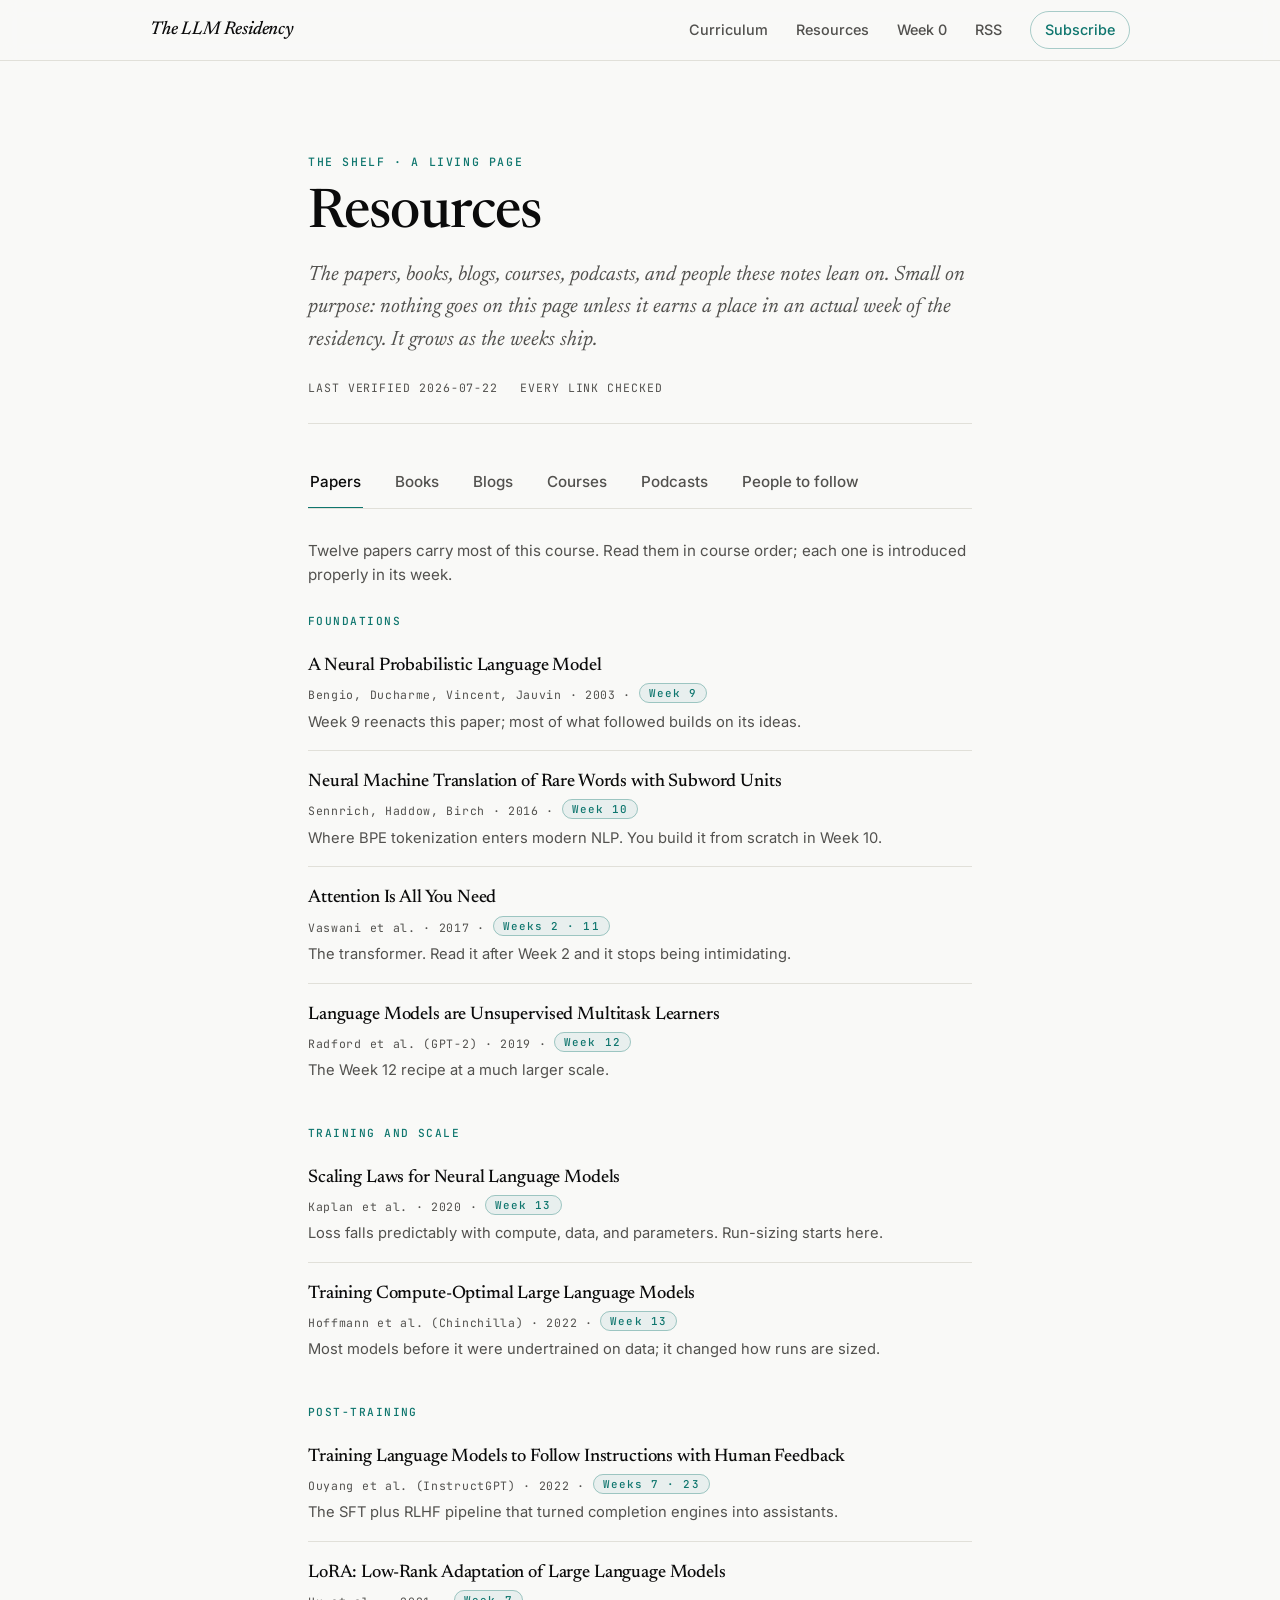
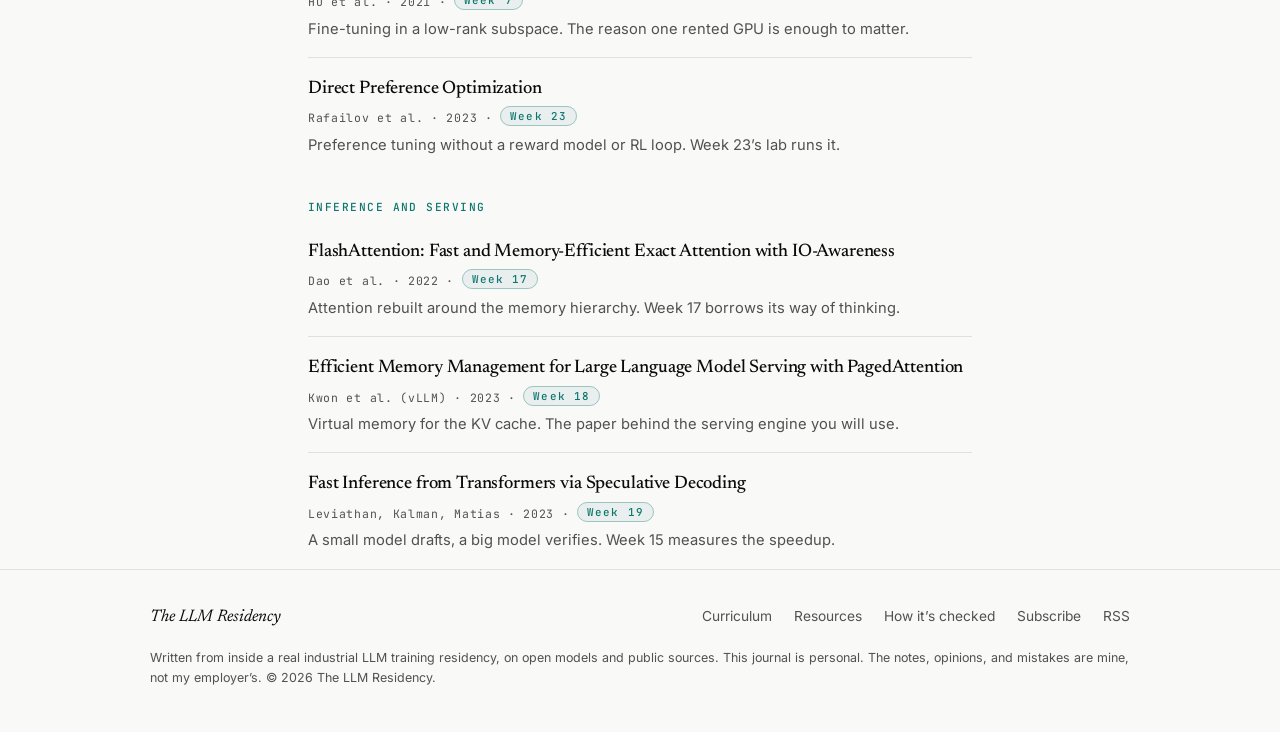
==== commit 6fc2d34b: "Re-sequence curriculum: applied phase first, from-scratch second; renumber all week references" ====
--- a/resources.html
+++ b/resources.html
@@ -67,23 +67,23 @@
         <ul class="res-list">
           <li>
             <a href="https://www.jmlr.org/papers/volume3/bengio03a/bengio03a.pdf">A Neural Probabilistic Language Model</a>
-            <span class="meta">Bengio, Ducharme, Vincent, Jauvin · 2003 · <span class="wkchip">Week 1</span></span>
-            <p>Week 1 reenacts this paper; most of what followed builds on its ideas.</p>
+            <span class="meta">Bengio, Ducharme, Vincent, Jauvin · 2003 · <span class="wkchip">Week 9</span></span>
+            <p>Week 9 reenacts this paper; most of what followed builds on its ideas.</p>
           </li>
           <li>
             <a href="https://arxiv.org/abs/1508.07909">Neural Machine Translation of Rare Words with Subword Units</a>
-            <span class="meta">Sennrich, Haddow, Birch · 2016 · <span class="wkchip">Week 2</span></span>
-            <p>Where BPE tokenization enters modern NLP. You build it from scratch in Week 2.</p>
+            <span class="meta">Sennrich, Haddow, Birch · 2016 · <span class="wkchip">Week 10</span></span>
+            <p>Where BPE tokenization enters modern NLP. You build it from scratch in Week 10.</p>
           </li>
           <li>
             <a href="https://arxiv.org/abs/1706.03762">Attention Is All You Need</a>
-            <span class="meta">Vaswani et al. · 2017 · <span class="wkchip">Weeks 4–5</span></span>
-            <p>The transformer. Read it after Week 4 and it stops being intimidating.</p>
+            <span class="meta">Vaswani et al. · 2017 · <span class="wkchip">Weeks 2 · 11</span></span>
+            <p>The transformer. Read it after Week 2 and it stops being intimidating.</p>
           </li>
           <li>
             <a href="https://cdn.openai.com/better-language-models/language_models_are_unsupervised_multitask_learners.pdf">Language Models are Unsupervised Multitask Learners</a>
-            <span class="meta">Radford et al. (GPT-2) · 2019 · <span class="wkchip">Week 5</span></span>
-            <p>The Week 5 recipe at a much larger scale.</p>
+            <span class="meta">Radford et al. (GPT-2) · 2019 · <span class="wkchip">Week 12</span></span>
+            <p>The Week 12 recipe at a much larger scale.</p>
           </li>
         </ul>
 
@@ -91,12 +91,12 @@
         <ul class="res-list">
           <li>
             <a href="https://arxiv.org/abs/2001.08361">Scaling Laws for Neural Language Models</a>
-            <span class="meta">Kaplan et al. · 2020 · <span class="wkchip">Week 6</span></span>
+            <span class="meta">Kaplan et al. · 2020 · <span class="wkchip">Week 13</span></span>
             <p>Loss falls predictably with compute, data, and parameters. Run-sizing starts here.</p>
           </li>
           <li>
             <a href="https://arxiv.org/abs/2203.15556">Training Compute-Optimal Large Language Models</a>
-            <span class="meta">Hoffmann et al. (Chinchilla) · 2022 · <span class="wkchip">Week 6</span></span>
+            <span class="meta">Hoffmann et al. (Chinchilla) · 2022 · <span class="wkchip">Week 13</span></span>
             <p>Most models before it were undertrained on data; it changed how runs are sized.</p>
           </li>
         </ul>
@@ -105,18 +105,18 @@
         <ul class="res-list">
           <li>
             <a href="https://arxiv.org/abs/2203.02155">Training Language Models to Follow Instructions with Human Feedback</a>
-            <span class="meta">Ouyang et al. (InstructGPT) · 2022 · <span class="wkchip">Weeks 9 · 11</span></span>
+            <span class="meta">Ouyang et al. (InstructGPT) · 2022 · <span class="wkchip">Weeks 7 · 23</span></span>
             <p>The SFT plus RLHF pipeline that turned completion engines into assistants.</p>
           </li>
           <li>
             <a href="https://arxiv.org/abs/2106.09685">LoRA: Low-Rank Adaptation of Large Language Models</a>
-            <span class="meta">Hu et al. · 2021 · <span class="wkchip">Week 10</span></span>
+            <span class="meta">Hu et al. · 2021 · <span class="wkchip">Week 7</span></span>
             <p>Fine-tuning in a low-rank subspace. The reason one rented GPU is enough to matter.</p>
           </li>
           <li>
             <a href="https://arxiv.org/abs/2305.18290">Direct Preference Optimization</a>
-            <span class="meta">Rafailov et al. · 2023 · <span class="wkchip">Week 11</span></span>
-            <p>Preference tuning without a reward model or RL loop. Week 11’s lab runs it.</p>
+            <span class="meta">Rafailov et al. · 2023 · <span class="wkchip">Week 23</span></span>
+            <p>Preference tuning without a reward model or RL loop. Week 23’s lab runs it.</p>
           </li>
         </ul>
 
@@ -124,17 +124,17 @@
         <ul class="res-list">
           <li>
             <a href="https://arxiv.org/abs/2205.14135">FlashAttention: Fast and Memory-Efficient Exact Attention with IO-Awareness</a>
-            <span class="meta">Dao et al. · 2022 · <span class="wkchip">Week 13</span></span>
-            <p>Attention rebuilt around the memory hierarchy. Week 13 borrows its way of thinking.</p>
+            <span class="meta">Dao et al. · 2022 · <span class="wkchip">Week 17</span></span>
+            <p>Attention rebuilt around the memory hierarchy. Week 17 borrows its way of thinking.</p>
           </li>
           <li>
             <a href="https://arxiv.org/abs/2309.06180">Efficient Memory Management for Large Language Model Serving with PagedAttention</a>
-            <span class="meta">Kwon et al. (vLLM) · 2023 · <span class="wkchip">Week 14</span></span>
+            <span class="meta">Kwon et al. (vLLM) · 2023 · <span class="wkchip">Week 18</span></span>
             <p>Virtual memory for the KV cache. The paper behind the serving engine you will use.</p>
           </li>
           <li>
             <a href="https://arxiv.org/abs/2211.17192">Fast Inference from Transformers via Speculative Decoding</a>
-            <span class="meta">Leviathan, Kalman, Matias · 2023 · <span class="wkchip">Week 15</span></span>
+            <span class="meta">Leviathan, Kalman, Matias · 2023 · <span class="wkchip">Week 19</span></span>
             <p>A small model drafts, a big model verifies. Week 15 measures the speedup.</p>
           </li>
         </ul>
@@ -146,7 +146,7 @@
           <li>
             <a href="https://www.manning.com/books/build-a-large-language-model-from-scratch">Build a Large Language Model (From Scratch)</a>
             <span class="meta">Sebastian Raschka · Manning · 2024</span>
-            <p>The closest cousin to Phase 1 of these notes: a GPT built end to end in plain PyTorch.</p>
+            <p>The closest cousin to the from-scratch weeks of these notes: a GPT built end to end in plain PyTorch.</p>
           </li>
           <li>
             <a href="https://udlbook.github.io/udlbook/">Understanding Deep Learning</a>
@@ -156,7 +156,7 @@
           <li>
             <a href="https://d2l.ai/">Dive into Deep Learning</a>
             <span class="meta">Zhang, Lipton, Li, Smola · free online</span>
-            <p>Code-first and runnable everywhere. Good bridge material for Weeks 0 through 6.</p>
+            <p>Code-first and runnable everywhere. Good bridge material for the from-scratch weeks.</p>
           </li>
           <li>
             <a href="https://www.deeplearningbook.org/">Deep Learning</a>
@@ -166,7 +166,7 @@
           <li>
             <a href="https://github.com/HandsOnLLM/Hands-On-Large-Language-Models">Hands-On Large Language Models</a>
             <span class="meta">Jay Alammar, Maarten Grootendorst · O’Reilly · 2024</span>
-            <p>Visual and applied. Strongest on using and adapting models rather than pretraining them.</p>
+            <p>Visual and applied. Phase 1 of these notes walks the same ground: using and adapting models before building them.</p>
           </li>
           <li>
             <a href="https://github.com/stas00/ml-engineering">Machine Learning Engineering Open Book</a>
@@ -176,7 +176,7 @@
           <li>
             <a href="https://books.google.com/books/about/Hands_On_LLM_Serving_and_Optimization.html?id=cSTB0QEACAAJ">Hands-On LLM Serving and Optimization: Hosting LLMs at Scale</a>
             <span class="meta">Chi Wang, Peiheng Hu · O’Reilly · 2026</span>
-            <p>Deploying and optimizing LLMs at scale: latency, throughput, and cost. The book closest to the Weeks 13–18 core.</p>
+            <p>Deploying and optimizing LLMs at scale: latency, throughput, and cost. The book closest to the Weeks 17–22 core.</p>
           </li>
           <li>
             <a href="https://github.com/cfregly/ai-performance-engineering">AI Systems Performance Engineering</a>
@@ -192,7 +192,7 @@
           <li>
             <a href="https://jalammar.github.io/illustrated-transformer/">The Illustrated Transformer</a>
             <span class="meta">Jay Alammar</span>
-            <p>The visual walkthrough most people learn attention from; Week 4 pairs with it.</p>
+            <p>The visual walkthrough most people learn attention from; Week 2 pairs with it.</p>
           </li>
           <li>
             <a href="https://nlp.seas.harvard.edu/annotated-transformer/">The Annotated Transformer</a>
@@ -212,7 +212,12 @@
           <li>
             <a href="https://kipp.ly/transformer-inference-arithmetic/">Transformer Inference Arithmetic</a>
             <span class="meta">kipply</span>
-            <p>Back-of-envelope math for latency, memory, and cost. Week 13 in blog form.</p>
+            <p>Back-of-envelope math for latency, memory, and cost. Week 17 in blog form.</p>
+          </li>
+          <li>
+            <a href="https://thinkingmachines.ai/blog/">Connectionism</a>
+            <span class="meta">Thinking Machines Lab</span>
+            <p>Careful research posts on topics this journal is headed toward: LoRA (Week 7), on-policy distillation (Week 23), nondeterminism in inference (Week 17).</p>
           </li>
           <li>
             <a href="https://lilianweng.github.io/">Lil’Log</a>
@@ -238,12 +243,12 @@
           <li>
             <a href="https://karpathy.ai/zero-to-hero.html">Neural Networks: Zero to Hero</a>
             <span class="meta">Andrej Karpathy · free video series</span>
-            <p>Everything built by hand on video; Weeks 0 through 5 walk beside it.</p>
+            <p>Everything built by hand on video; Weeks 9 through 13 walk beside it.</p>
           </li>
           <li>
             <a href="https://course.fast.ai/">Practical Deep Learning for Coders</a>
             <span class="meta">fast.ai · Jeremy Howard</span>
-            <p>Code-first deep learning; a gentler parallel track through Phase 1.</p>
+            <p>Code-first deep learning; a gentler parallel track through the from-scratch weeks.</p>
           </li>
           <li>
             <a href="https://huggingface.co/learn/llm-course/chapter1/1">Hugging Face LLM Course</a>
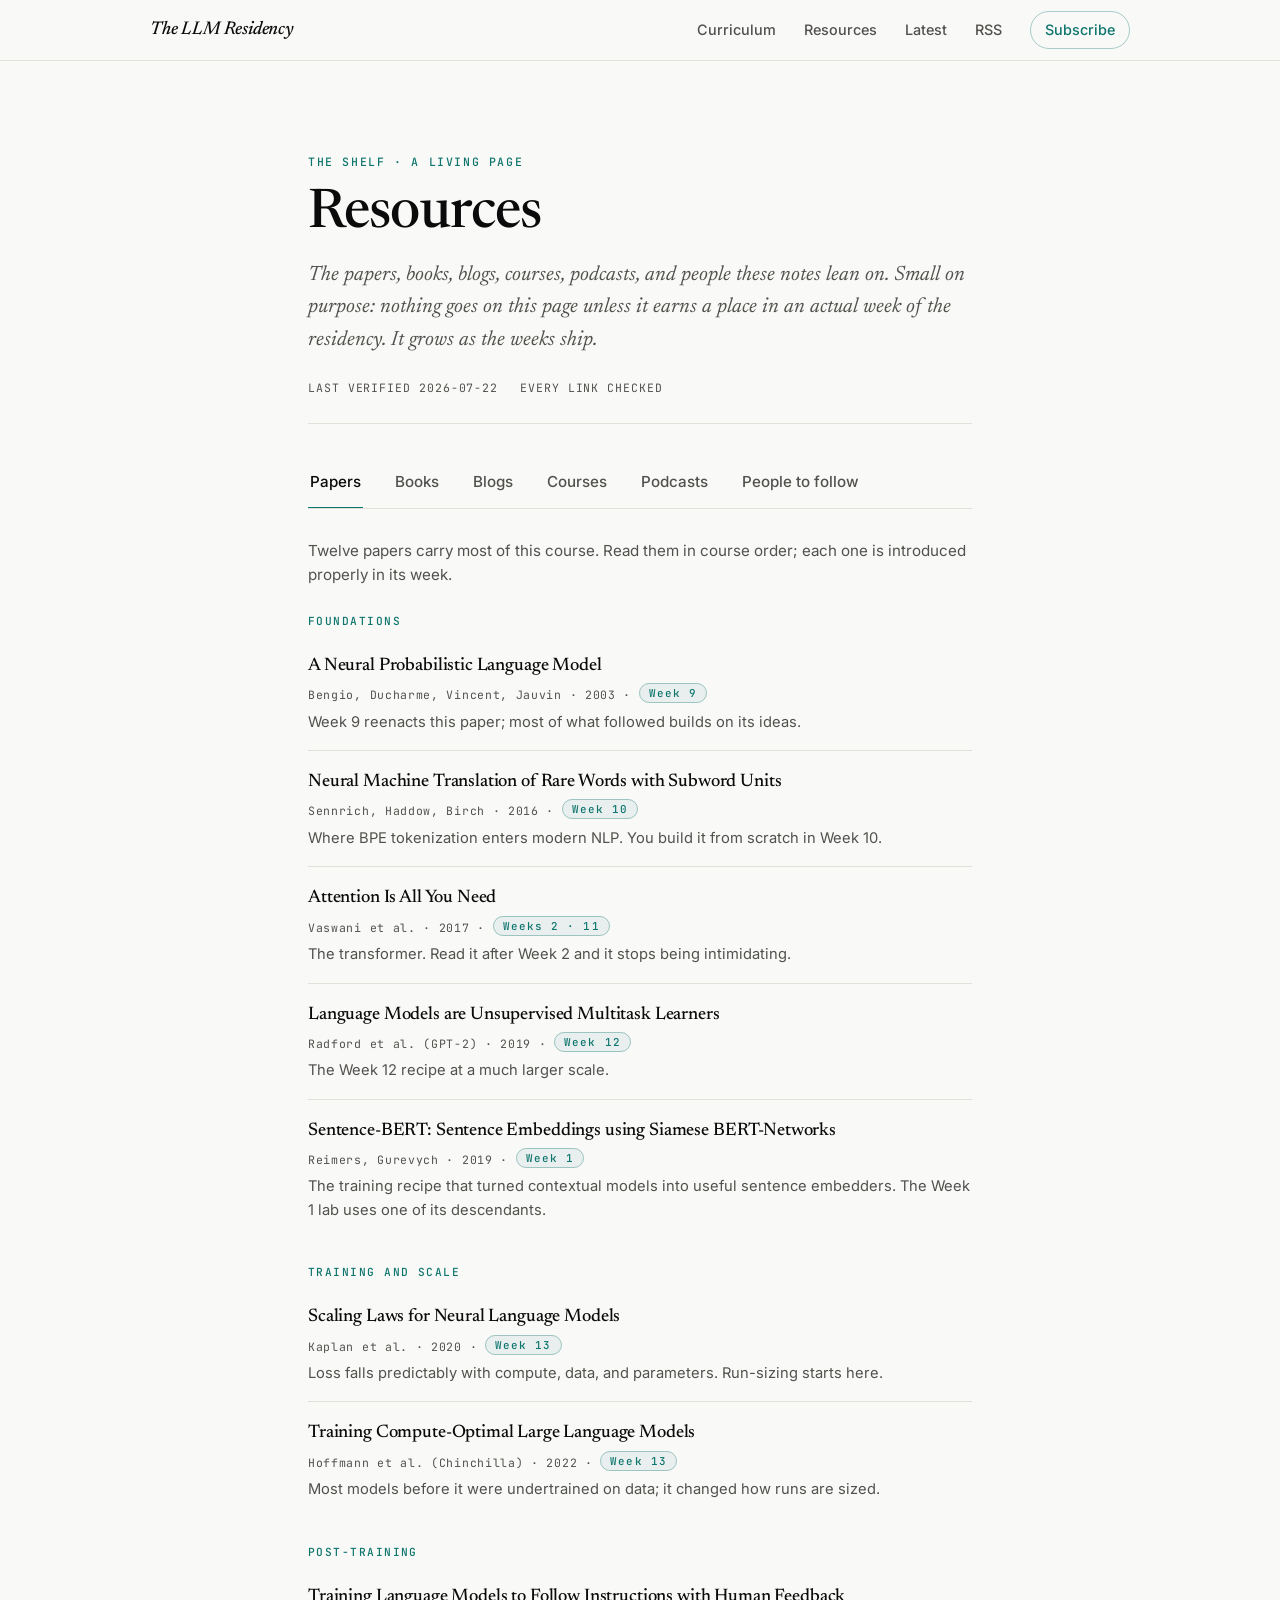
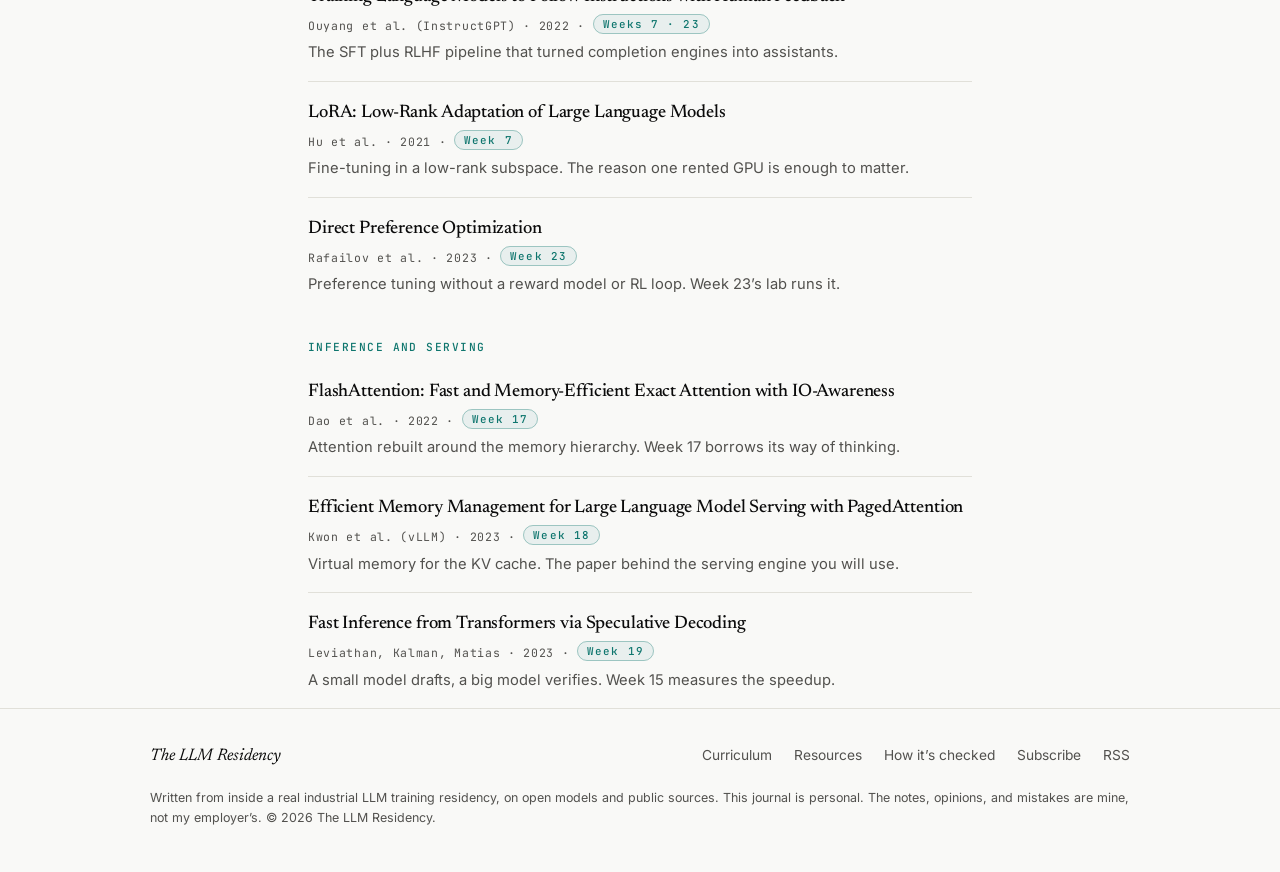
==== commit 7b6c0349: "Week 1: Tokens, Context, and Embeddings (essay, lab notebook, Tokenizer Playground)" ====
--- a/resources.html
+++ b/resources.html
@@ -26,7 +26,7 @@
     <nav class="site-nav" aria-label="Site">
       <a href="index.html#curriculum">Curriculum</a>
       <a href="resources.html" class="nav-hide-m" aria-current="page">Resources</a>
-      <a href="week00a.html" class="nav-hide-m">Week 0</a>
+      <a href="week01.html" class="nav-hide-m">Latest</a>
       <a href="feed.xml" class="nav-hide-m">RSS</a>
       <a href="index.html#subscribe" class="nav-cta">Subscribe</a>
     </nav>
@@ -85,6 +85,11 @@
             <span class="meta">Radford et al. (GPT-2) · 2019 · <span class="wkchip">Week 12</span></span>
             <p>The Week 12 recipe at a much larger scale.</p>
           </li>
+          <li>
+            <a href="https://arxiv.org/abs/1908.10084">Sentence-BERT: Sentence Embeddings using Siamese BERT-Networks</a>
+            <span class="meta">Reimers, Gurevych · 2019 · <span class="wkchip">Week 1</span></span>
+            <p>The training recipe that turned contextual models into useful sentence embedders. The Week 1 lab uses one of its descendants.</p>
+          </li>
         </ul>
 
         <h3 class="res-group">Training and scale</h3>
@@ -208,6 +213,11 @@
             <a href="https://poloclub.github.io/transformer-explainer/">Transformer Explainer</a>
             <span class="meta">Polo Club, Georgia Tech</span>
             <p>An interactive GPT-2 running live in your browser, every tensor inspectable.</p>
+          </li>
+          <li>
+            <a href="https://huggingface.co/docs/transformers/tokenizer_summary">Summary of the Tokenizers</a>
+            <span class="meta">Hugging Face docs</span>
+            <p>BPE, WordPiece, and SentencePiece compared with worked examples; the reference behind Week 1.</p>
           </li>
           <li>
             <a href="https://kipp.ly/transformer-inference-arithmetic/">Transformer Inference Arithmetic</a>
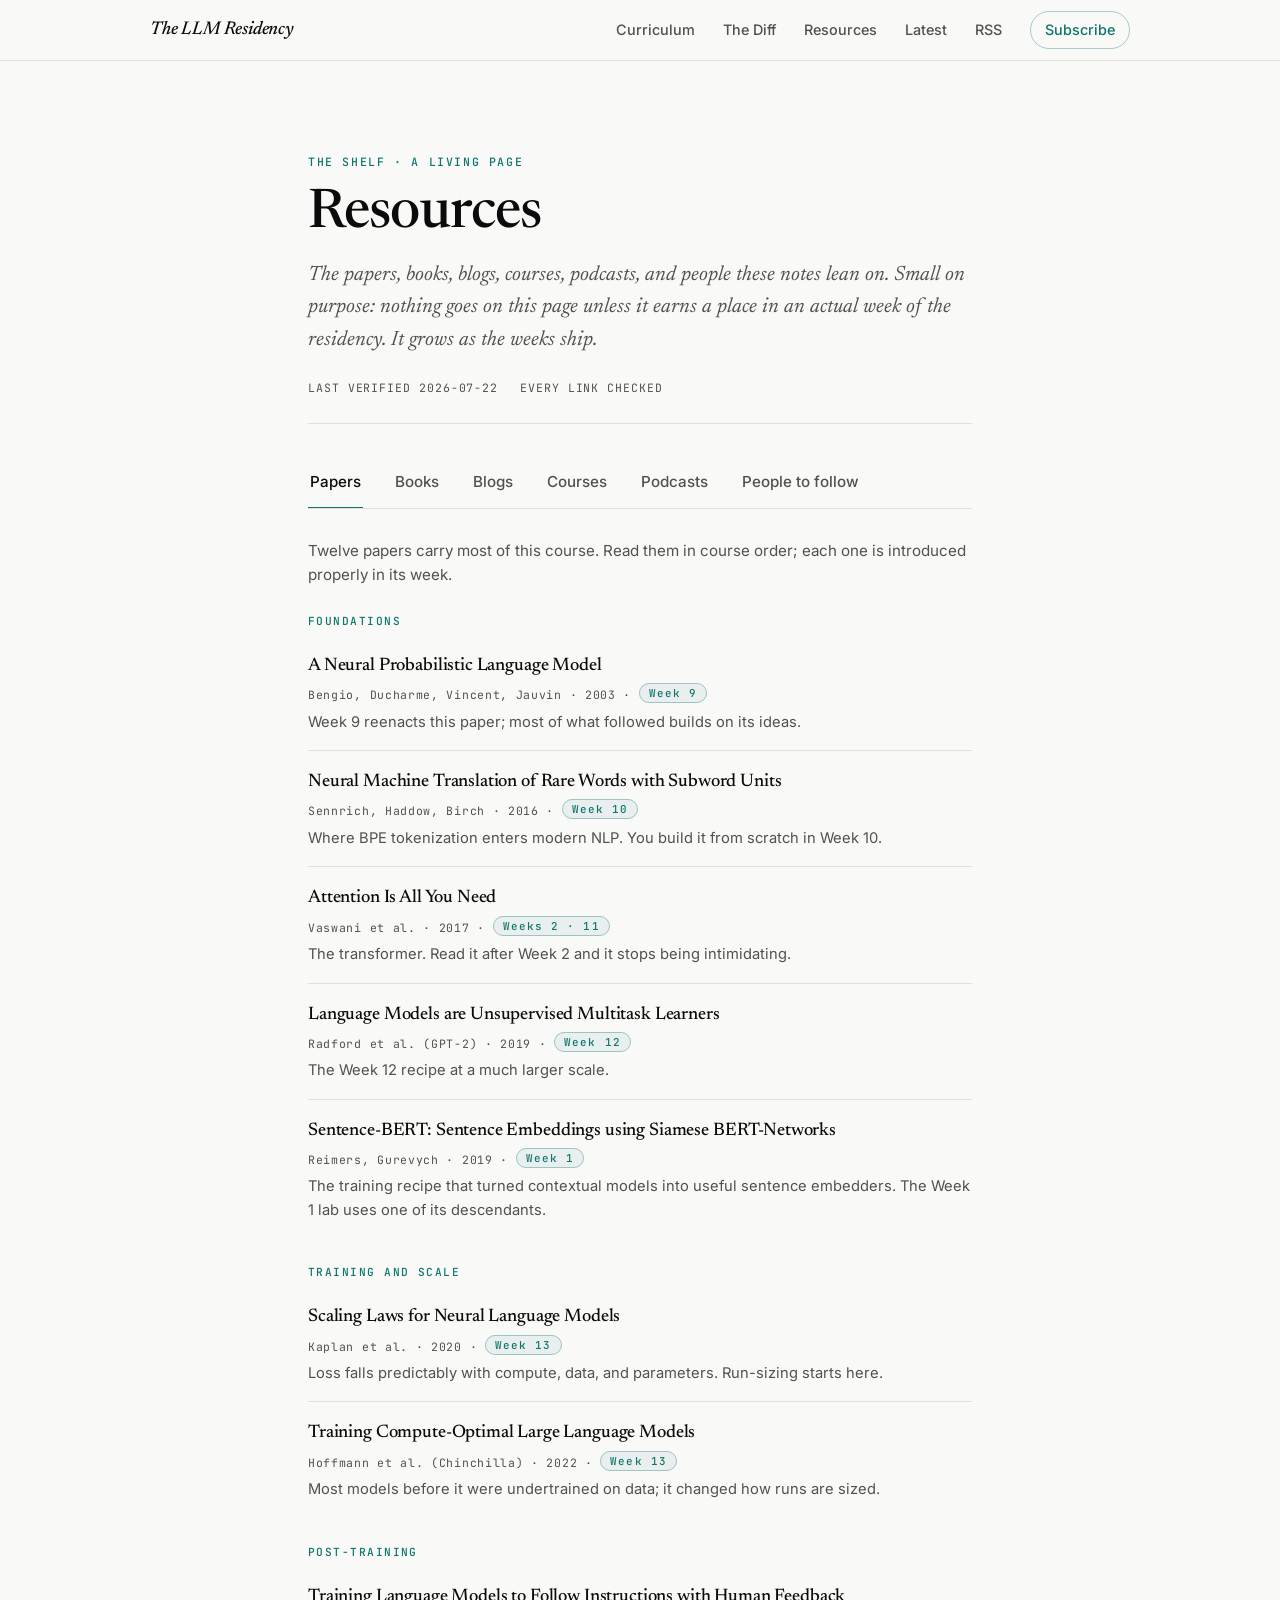
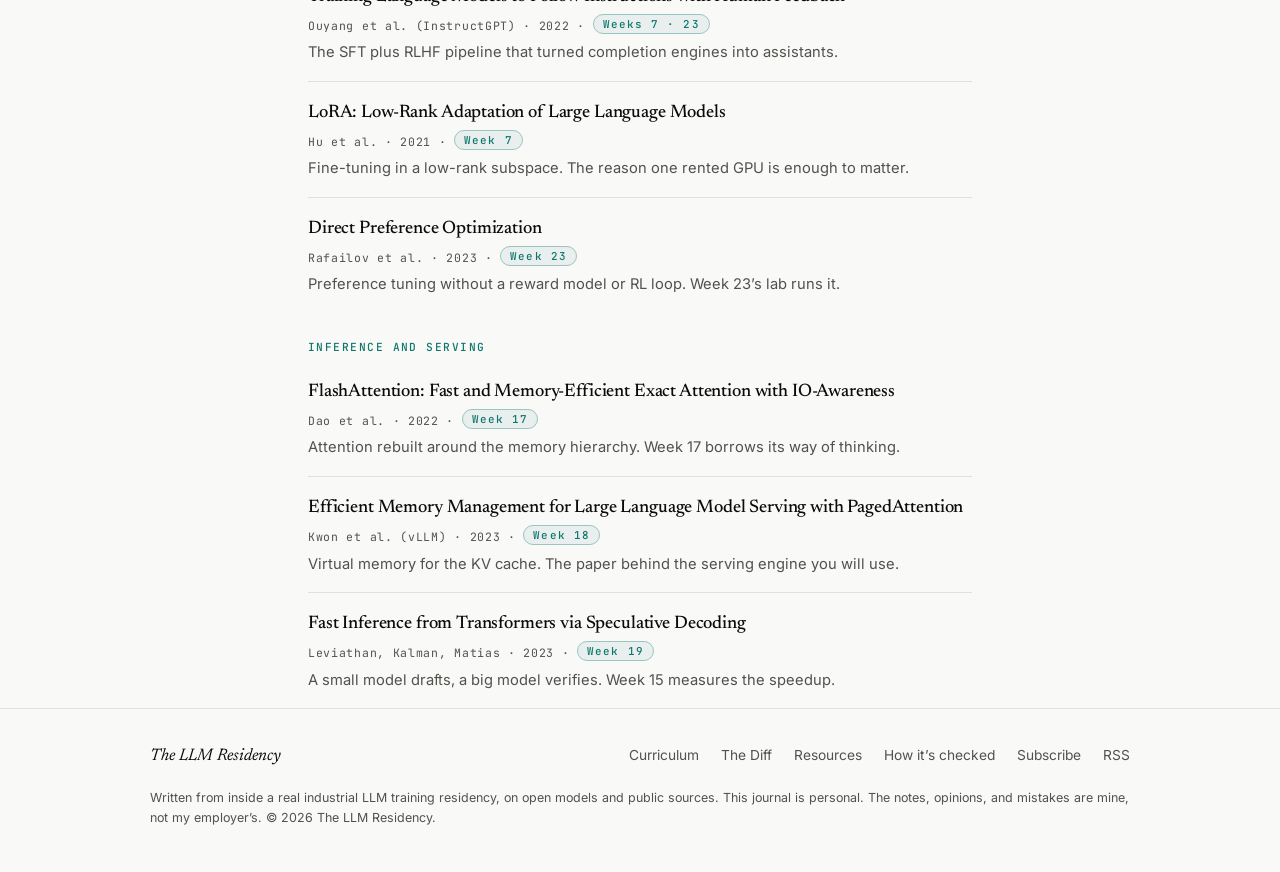
==== commit 8507db40: "The Weekly Diff: ten current links filed by week, one in one out Rule of ten: exactly ten links, alw" ====
--- a/resources.html
+++ b/resources.html
@@ -15,7 +15,7 @@
 <link rel="preconnect" href="https://fonts.googleapis.com">
 <link rel="preconnect" href="https://fonts.gstatic.com" crossorigin>
 <link href="https://fonts.googleapis.com/css2?family=Newsreader:ital,opsz,wght@0,6..72,400..700;1,6..72,400..700&family=Inter:wght@400;500;600&family=JetBrains+Mono:wght@400;500&display=swap" rel="stylesheet">
-<link rel="stylesheet" href="styles.css?v=4">
+<link rel="stylesheet" href="styles.css?v=6">
 </head>
 <body>
 <a class="skip-link" href="#main">Skip to content</a>
@@ -25,6 +25,7 @@
     <a class="wordmark" href="index.html">The LLM Residency</a>
     <nav class="site-nav" aria-label="Site">
       <a href="index.html#curriculum">Curriculum</a>
+      <a href="diff.html" class="nav-hide-m">The Diff</a>
       <a href="resources.html" class="nav-hide-m" aria-current="page">Resources</a>
       <a href="week01.html" class="nav-hide-m">Latest</a>
       <a href="feed.xml" class="nav-hide-m">RSS</a>
@@ -230,6 +231,11 @@
             <p>Careful research posts on topics this journal is headed toward: LoRA (Week 7), on-policy distillation (Week 23), nondeterminism in inference (Week 17).</p>
           </li>
           <li>
+            <a href="https://gregorygundersen.com/blog/2025/10/01/large-language-models/">A History of Large Language Models</a>
+            <span class="meta">Gregory Gundersen</span>
+            <p>How LLMs happened, carefully told: distributed representations to attention to alignment. The long version of Week 0’s map.</p>
+          </li>
+          <li>
             <a href="https://lilianweng.github.io/">Lil’Log</a>
             <span class="meta">Lilian Weng</span>
             <p>Survey-grade deep dives. When a topic here needs more, her post on it is usually the next stop.</p>
@@ -286,7 +292,10 @@
           <li>
             <a href="https://www.dwarkesh.com/">Dwarkesh Podcast</a>
             <span class="meta">Dwarkesh Patel</span>
-            <p>Long interviews where researchers think out loud; pairs well with the training and scaling weeks.</p>
+            <p>Long interviews where researchers think out loud; pairs well with the training and scaling weeks.
+            One episode to start with: <a href="https://www.dwarkesh.com/p/reiner-pope">Reiner Pope on the math
+            behind training and serving LLMs</a>, a blackboard walk through the arithmetic the inference weeks
+            build up to.</p>
           </li>
           <li>
             <a href="https://www.youtube.com/@MachineLearningStreetTalk">Machine Learning Street Talk</a>
@@ -343,6 +352,7 @@
     <span class="fm">The LLM Residency</span>
     <nav aria-label="Footer">
       <a href="index.html#curriculum">Curriculum</a>
+      <a href="diff.html">The Diff</a>
       <a href="resources.html">Resources</a>
       <a href="index.html#method">How it’s checked</a>
       <a href="index.html#subscribe">Subscribe</a>
--- a/styles.css
+++ b/styles.css
@@ -755,7 +755,7 @@
   justify-content: space-between;
 }
 .site-footer .fm { font-family: var(--serif); font-style: italic; font-size: 1.05rem; }
-.site-footer nav { display: flex; gap: 22px; }
+.site-footer nav { display: flex; flex-wrap: wrap; gap: 10px 22px; }
 .site-footer a { color: var(--ink-2); font-size: 0.86rem; }
 .site-footer a:hover { color: var(--accent); }
 .site-footer .fine { width: 100%; margin: 4px 0 0; font-size: 0.78rem; color: var(--ink-2); }
@@ -1278,3 +1278,16 @@
 @media (prefers-reduced-motion: reduce) {
   *, *::before, *::after { transition: none !important; animation: none !important; }
 }
+
+/* Sticky header must not cover anchor targets */
+[id] { scroll-margin-top: 80px; }
+
+/* Horizontal containment for wide tables on small screens */
+.table-scroll { overflow-x: auto; }
+
+/* ---------- diff page ---------- */
+.diffstat { font-variant-numeric: tabular-nums; }
+.diff-phase { margin-top: 34px; }
+.diff-phase .res-group { margin-top: 0; }
+.diff-list .meta .wkchip { margin-left: 2px; }
+.diff-method { margin-top: 48px; padding-top: 8px; border-top: 1px solid var(--line); }
